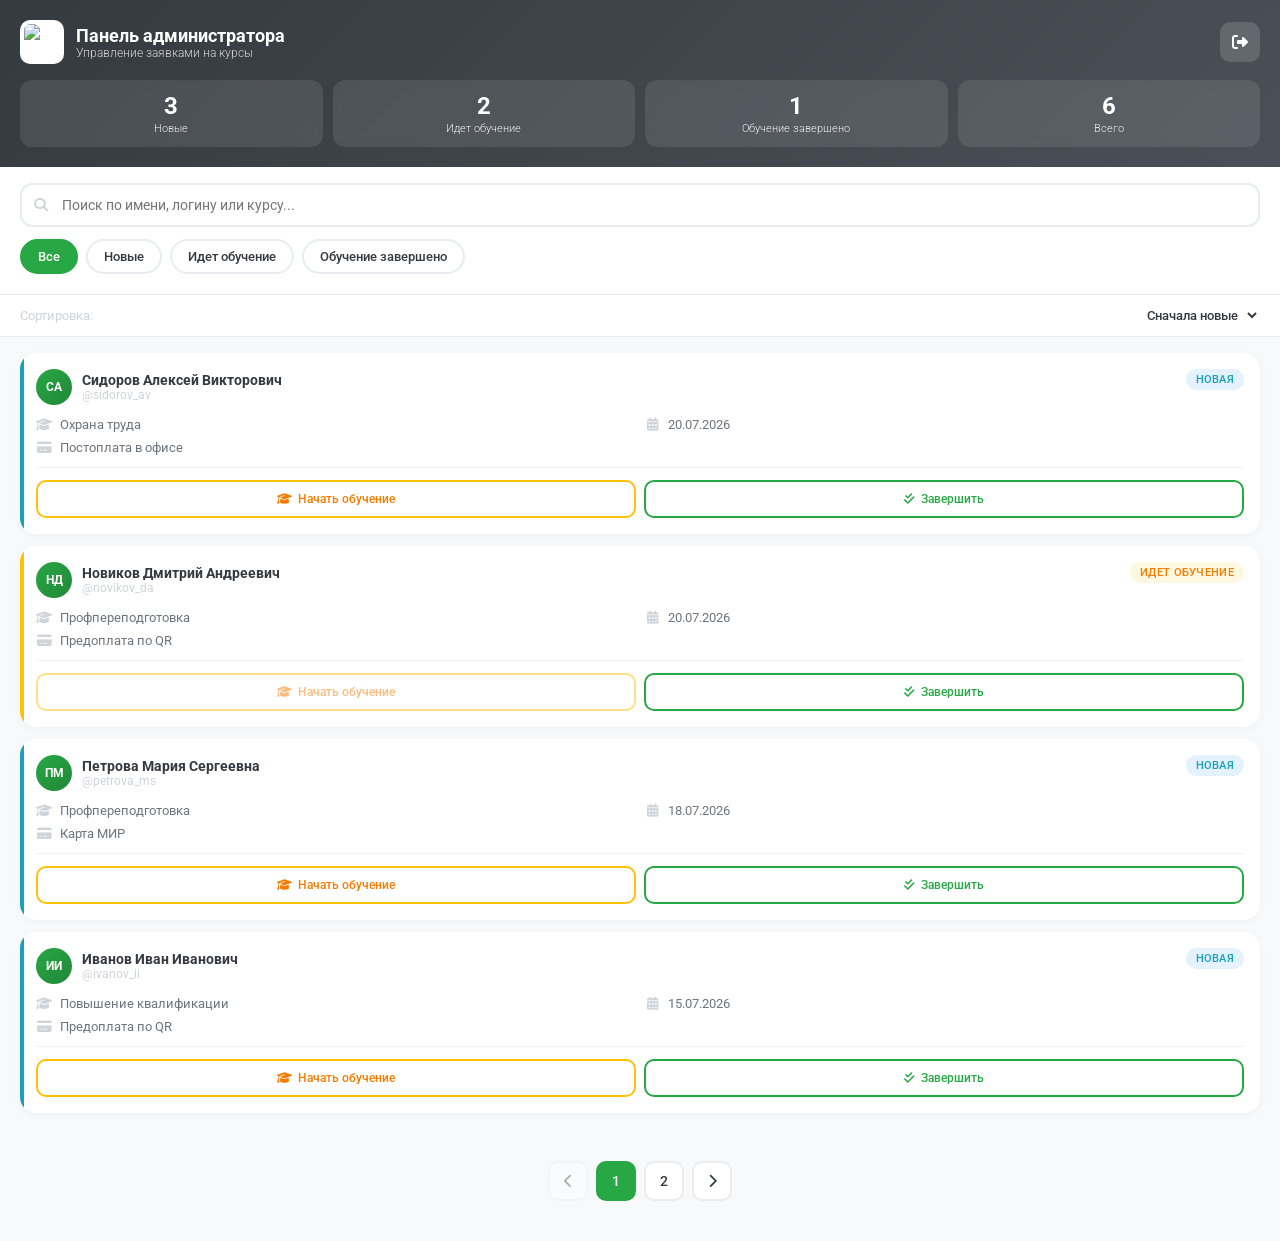
==== модуль 2/assets/admin.html @ 3012c1fb "Add files via upload 2 модуль начало, без images" ====
<!DOCTYPE html>
<html lang="ru">
<head>
    <meta charset="UTF-8">
    <meta name="viewport" content="width=device-width, initial-scale=1.0, maximum-scale=1.0, user-scalable=no">
    <title>Панель администратора — Учусь.РФ</title>
    <link href="https://fonts.googleapis.com/css2?family=Roboto:wght@300;400;500;700&display=swap" rel="stylesheet">
    <link rel="stylesheet" href="https://cdnjs.cloudflare.com/ajax/libs/font-awesome/6.5.1/css/all.min.css">
    <style>
        :root {
            --primary-gray: #343A40;
            --light-gray: #CED4DA;
            --green: #28A745;
            --white: #FFFFFF;
            --error: #DC3545;
            --warning: #FFC107;
            --info: #17A2B8;
        }

        * { margin: 0; padding: 0; box-sizing: border-box; }

        body {
            font-family: 'Roboto', sans-serif;
            background: #f8f9fa;
            min-height: 100vh;
            padding-bottom: 20px;
        }

        .header {
            background: linear-gradient(135deg, var(--primary-gray) 0%, #495057 100%);
            padding: 20px;
            color: var(--white);
        }

        .header-top {
            display: flex;
            align-items: center;
            justify-content: space-between;
            margin-bottom: 16px;
        }

        .header-brand {
            display: flex;
            align-items: center;
            gap: 12px;
        }

        .header-logo-img {
            width: 44px;
            height: 44px;
            object-fit: contain;
            border-radius: 10px;
            background: var(--white);
            padding: 4px;
        }

        .header-title {
            font-size: 18px;
            font-weight: 700;
        }

        .header-subtitle {
            font-size: 12px;
            font-weight: 300;
            opacity: 0.8;
        }

        .logout-btn {
            width: 40px;
            height: 40px;
            border: none;
            background: rgba(255,255,255,0.15);
            border-radius: 10px;
            cursor: pointer;
            display: flex;
            align-items: center;
            justify-content: center;
            color: var(--white);
            font-size: 16px;
            transition: all 0.3s;
        }

        .logout-btn:hover { background: rgba(255,255,255,0.25); }

        .stats-row {
            display: flex;
            gap: 10px;
        }

        .stat-card {
            flex: 1;
            background: rgba(255,255,255,0.1);
            border-radius: 12px;
            padding: 12px;
            text-align: center;
            backdrop-filter: blur(4px);
            transition: all 0.3s;
        }

        .stat-card:hover {
            background: rgba(255,255,255,0.15);
            transform: translateY(-2px);
        }

        .stat-number {
            font-size: 24px;
            font-weight: 700;
            margin-bottom: 2px;
        }

        .stat-label {
            font-size: 11px;
            font-weight: 300;
            opacity: 0.9;
        }

        .filters-section {
            padding: 16px 20px;
            background: var(--white);
            border-bottom: 1px solid #e9ecef;
            position: sticky;
            top: 0;
            z-index: 50;
        }

        .search-box { position: relative; margin-bottom: 12px; }

        .search-box i {
            position: absolute;
            left: 14px;
            top: 50%;
            transform: translateY(-50%);
            color: var(--light-gray);
            font-size: 14px;
        }

        .search-input {
            width: 100%;
            height: 44px;
            border: 2px solid #e9ecef;
            border-radius: 12px;
            padding: 0 16px 0 40px;
            font-size: 14px;
            font-family: 'Roboto', sans-serif;
            outline: none;
            transition: all 0.3s;
        }

        .search-input:focus {
            border-color: var(--green);
            box-shadow: 0 0 0 3px rgba(40, 167, 69, 0.1);
        }

        .filter-chips {
            display: flex;
            gap: 8px;
            overflow-x: auto;
            padding-bottom: 4px;
            scrollbar-width: none;
        }

        .filter-chips::-webkit-scrollbar { display: none; }

        .filter-chip {
            padding: 8px 16px;
            border-radius: 20px;
            border: 2px solid #e9ecef;
            background: var(--white);
            font-size: 13px;
            font-weight: 500;
            font-family: 'Roboto', sans-serif;
            cursor: pointer;
            white-space: nowrap;
            transition: all 0.3s;
            color: var(--primary-gray);
        }

        .filter-chip.active {
            background: var(--green);
            border-color: var(--green);
            color: var(--white);
        }

        .filter-chip:hover:not(.active) {
            border-color: var(--green);
            color: var(--green);
        }

        .sort-bar {
            padding: 12px 20px;
            display: flex;
            align-items: center;
            justify-content: space-between;
            background: var(--white);
            border-bottom: 1px solid #e9ecef;
        }

        .sort-label {
            font-size: 13px;
            color: var(--light-gray);
        }

        .sort-select {
            border: none;
            background: none;
            font-size: 13px;
            font-weight: 500;
            color: var(--primary-gray);
            font-family: 'Roboto', sans-serif;
            cursor: pointer;
            outline: none;
        }

        .requests-container { padding: 16px 20px; }

        .request-item {
            background: var(--white);
            border-radius: 16px;
            padding: 16px;
            margin-bottom: 12px;
            box-shadow: 0 2px 8px rgba(0,0,0,0.04);
            transition: all 0.3s;
            animation: fadeInUp 0.4s ease both;
            cursor: pointer;
            position: relative;
            overflow: hidden;
        }

        .request-item:hover {
            box-shadow: 0 4px 16px rgba(0,0,0,0.08);
            transform: translateY(-2px);
        }

        .request-item::before {
            content: '';
            position: absolute;
            left: 0;
            top: 0;
            bottom: 0;
            width: 4px;
            border-radius: 16px 0 0 16px;
        }

        .request-item.status-new::before { background: var(--info); }
        .request-item.status-assigned::before { background: var(--warning); }
        .request-item.status-completed::before { background: var(--green); }

        .request-item-header {
            display: flex;
            justify-content: space-between;
            align-items: flex-start;
            margin-bottom: 12px;
        }

        .request-user {
            display: flex;
            align-items: center;
            gap: 10px;
        }

        .user-avatar-sm {
            width: 36px;
            height: 36px;
            background: linear-gradient(135deg, var(--green), #218838);
            border-radius: 50%;
            display: flex;
            align-items: center;
            justify-content: center;
            color: var(--white);
            font-weight: 700;
            font-size: 12px;
            flex-shrink: 0;
        }

        .user-info {
            display: flex;
            flex-direction: column;
        }

        .user-name {
            font-size: 14px;
            font-weight: 700;
            color: var(--primary-gray);
        }

        .user-login {
            font-size: 12px;
            color: var(--light-gray);
        }

        .request-status-badge {
            font-size: 11px;
            font-weight: 500;
            padding: 4px 10px;
            border-radius: 20px;
            text-transform: uppercase;
            letter-spacing: 0.3px;
        }

        .status-new .request-status-badge {
            background: #e3f2fd;
            color: var(--info);
        }

        .status-assigned .request-status-badge {
            background: #fff8e1;
            color: #f57c00;
        }

        .status-completed .request-status-badge {
            background: #e8f5e9;
            color: var(--green);
        }

        .request-details-grid {
            display: grid;
            grid-template-columns: 1fr 1fr;
            gap: 8px;
            margin-bottom: 12px;
        }

        .detail-cell {
            display: flex;
            align-items: center;
            gap: 8px;
            font-size: 13px;
            color: #6c757d;
        }

        .detail-cell i {
            width: 16px;
            text-align: center;
            color: var(--light-gray);
            font-size: 13px;
        }

        .request-actions-bar {
            display: flex;
            gap: 8px;
            padding-top: 12px;
            border-top: 1px solid #f0f0f0;
        }

        .btn-action {
            flex: 1;
            padding: 10px;
            border-radius: 10px;
            font-size: 12px;
            font-weight: 500;
            font-family: 'Roboto', sans-serif;
            cursor: pointer;
            border: 2px solid;
            transition: all 0.3s;
            display: flex;
            align-items: center;
            justify-content: center;
            gap: 6px;
        }

        .btn-assign {
            border-color: var(--warning);
            background: transparent;
            color: #f57c00;
        }

        .btn-assign:hover {
            background: var(--warning);
            color: var(--primary-gray);
        }

        .btn-complete {
            border-color: var(--green);
            background: transparent;
            color: var(--green);
        }

        .btn-complete:hover {
            background: var(--green);
            color: var(--white);
        }

        .btn-action:disabled {
            opacity: 0.5;
            cursor: not-allowed;
        }

        .pagination {
            display: flex;
            justify-content: center;
            align-items: center;
            gap: 8px;
            padding: 20px;
        }

        .page-btn {
            width: 40px;
            height: 40px;
            border: 2px solid #e9ecef;
            background: var(--white);
            border-radius: 10px;
            font-size: 14px;
            font-weight: 500;
            font-family: 'Roboto', sans-serif;
            cursor: pointer;
            display: flex;
            align-items: center;
            justify-content: center;
            color: var(--primary-gray);
            transition: all 0.3s;
        }

        .page-btn:hover:not(:disabled) {
            border-color: var(--green);
            color: var(--green);
        }

        .page-btn.active {
            background: var(--green);
            border-color: var(--green);
            color: var(--white);
        }

        .page-btn:disabled {
            opacity: 0.4;
            cursor: not-allowed;
        }

        .modal-overlay {
            position: fixed;
            top: 0;
            left: 0;
            right: 0;
            bottom: 0;
            background: rgba(0,0,0,0.5);
            backdrop-filter: blur(4px);
            display: none;
            align-items: flex-end;
            justify-content: center;
            z-index: 1000;
            animation: fadeIn 0.3s ease;
        }

        .modal-overlay.active { display: flex; }

        .modal-sheet {
            background: var(--white);
            width: 100%;
            max-width: 390px;
            border-radius: 24px 24px 0 0;
            padding: 24px;
            animation: slideUp 0.3s ease;
        }

        .modal-handle {
            width: 40px;
            height: 4px;
            background: var(--light-gray);
            border-radius: 2px;
            margin: 0 auto 20px;
        }

        .modal-title {
            font-size: 20px;
            font-weight: 700;
            color: var(--primary-gray);
            margin-bottom: 8px;
        }

        .modal-subtitle {
            font-size: 14px;
            color: var(--light-gray);
            margin-bottom: 20px;
        }

        .status-options {
            display: flex;
            flex-direction: column;
            gap: 10px;
            margin-bottom: 20px;
        }

        .status-option {
            display: flex;
            align-items: center;
            gap: 14px;
            padding: 16px;
            border: 2px solid #e9ecef;
            border-radius: 14px;
            cursor: pointer;
            transition: all 0.3s;
            background: #f8f9fa;
        }

        .status-option:hover {
            border-color: var(--green);
            background: var(--white);
        }

        .status-option.selected {
            border-color: var(--green);
            background: #e8f5e9;
        }

        .status-icon {
            width: 44px;
            height: 44px;
            border-radius: 12px;
            display: flex;
            align-items: center;
            justify-content: center;
            font-size: 18px;
            flex-shrink: 0;
        }

        .status-icon.new { background: #e3f2fd; color: var(--info); }
        .status-icon.assigned { background: #fff8e1; color: #f57c00; }
        .status-icon.completed { background: #e8f5e9; color: var(--green); }

        .status-info { flex: 1; }

        .status-name {
            font-size: 15px;
            font-weight: 700;
            color: var(--primary-gray);
        }

        .status-desc {
            font-size: 12px;
            color: var(--light-gray);
            margin-top: 2px;
        }

        .btn-confirm {
            width: 100%;
            height: 54px;
            background: var(--green);
            border: none;
            border-radius: 14px;
            color: var(--white);
            font-size: 16px;
            font-weight: 500;
            font-family: 'Roboto', sans-serif;
            cursor: pointer;
            transition: all 0.3s;
        }

        .btn-confirm:hover { background: #218838; }

        .toast {
            position: fixed;
            top: 20px;
            left: 50%;
            transform: translateX(-50%) translateY(-100px);
            background: var(--primary-gray);
            color: var(--white);
            padding: 14px 24px;
            border-radius: 12px;
            font-size: 14px;
            font-weight: 500;
            box-shadow: 0 8px 24px rgba(0,0,0,0.15);
            z-index: 2000;
            opacity: 0;
            transition: all 0.4s ease;
            display: flex;
            align-items: center;
            gap: 10px;
        }

        .toast.show {
            transform: translateX(-50%) translateY(0);
            opacity: 1;
        }

        .toast.success { background: var(--green); }

        @keyframes fadeInUp {
            from { opacity: 0; transform: translateY(20px); }
            to { opacity: 1; transform: translateY(0); }
        }

        @keyframes fadeIn {
            from { opacity: 0; }
            to { opacity: 1; }
        }

        @keyframes slideUp {
            from { transform: translateY(100%); }
            to { transform: translateY(0); }
        }
    </style>
</head>
<body>
    <div class="toast" id="toast">
        <i class="fas fa-check-circle"></i>
        <span id="toastText">Статус изменён</span>
    </div>

    <header class="header">
        <div class="header-top">
            <div class="header-brand">
                <img src="images/etazhi-logotip-vektor-48.jpg" alt="Logo" class="header-logo-img">
                <div>
                    <div class="header-title">Панель администратора</div>
                    <div class="header-subtitle">Управление заявками на курсы</div>
                </div>
            </div>
            <button class="logout-btn" onclick="location.href='login.html'">
                <i class="fas fa-sign-out-alt"></i>
            </button>
        </div>
        <div class="stats-row">
            <div class="stat-card">
                <div class="stat-number" id="statNew">3</div>
                <div class="stat-label">Новые</div>
            </div>
            <div class="stat-card">
                <div class="stat-number" id="statAssigned">2</div>
                <div class="stat-label">Идет обучение</div>
            </div>
            <div class="stat-card">
                <div class="stat-number" id="statCompleted">1</div>
                <div class="stat-label">Обучение завершено</div>
            </div>
            <div class="stat-card">
                <div class="stat-number" id="statTotal">6</div>
                <div class="stat-label">Всего</div>
            </div>
        </div>
    </header>

    <div class="filters-section">
        <div class="search-box">
            <i class="fas fa-search"></i>
            <input type="text" class="search-input" id="searchInput" placeholder="Поиск по имени, логину или курсу...">
        </div>
        <div class="filter-chips">
            <button class="filter-chip active" data-filter="all">Все</button>
            <button class="filter-chip" data-filter="new">Новые</button>
            <button class="filter-chip" data-filter="assigned">Идет обучение</button>
            <button class="filter-chip" data-filter="completed">Обучение завершено</button>
        </div>
    </div>

    <div class="sort-bar">
        <span class="sort-label">Сортировка:</span>
        <select class="sort-select" id="sortSelect">
            <option value="date-desc">Сначала новые</option>
            <option value="date-asc">Сначала старые</option>
            <option value="name">По имени</option>
            <option value="course">По курсу</option>
        </select>
    </div>

    <div class="requests-container" id="requestsContainer"></div>

    <div class="pagination" id="pagination"></div>

    <div class="modal-overlay" id="statusModal">
        <div class="modal-sheet">
            <div class="modal-handle"></div>
            <h3 class="modal-title">Изменить статус</h3>
            <p class="modal-subtitle" id="modalRequestInfo">Заявка №1 — Иванов И.И.</p>

            <div class="status-options">
                <div class="status-option" data-status="new" onclick="selectStatus('new')">
                    <div class="status-icon new"><i class="fas fa-inbox"></i></div>
                    <div class="status-info">
                        <div class="status-name">Новая</div>
                        <div class="status-desc">Заявка только поступила</div>
                    </div>
                </div>
                <div class="status-option" data-status="assigned" onclick="selectStatus('assigned')">
                    <div class="status-icon assigned"><i class="fas fa-graduation-cap"></i></div>
                    <div class="status-info">
                        <div class="status-name">Идет обучение</div>
                        <div class="status-desc">Обучение начато</div>
                    </div>
                </div>
                <div class="status-option" data-status="completed" onclick="selectStatus('completed')">
                    <div class="status-icon completed"><i class="fas fa-check-double"></i></div>
                    <div class="status-info">
                        <div class="status-name">Обучение завершено</div>
                        <div class="status-desc">Курс успешно пройден</div>
                    </div>
                </div>
            </div>

            <button class="btn-confirm" onclick="confirmStatusChange()">Подтвердить</button>
        </div>
    </div>

    <script>
        let requests = [
            { id: 1, name: 'Иванов Иван Иванович', login: 'ivanov_ii', course: 'Повышение квалификации', date: '15.07.2026', payment: 'Предоплата по QR', status: 'new' },
            { id: 2, name: 'Петрова Мария Сергеевна', login: 'petrova_ms', course: 'Профпереподготовка', date: '18.07.2026', payment: 'Карта МИР', status: 'new' },
            { id: 3, name: 'Сидоров Алексей Викторович', login: 'sidorov_av', course: 'Охрана труда', date: '20.07.2026', payment: 'Постоплата в офисе', status: 'new' },
            { id: 4, name: 'Козлова Елена Дмитриевна', login: 'kozlova_ed', course: 'Повышение квалификации', date: '12.07.2026', payment: 'Карта МИР', status: 'assigned' },
            { id: 5, name: 'Новиков Дмитрий Андреевич', login: 'novikov_da', course: 'Профпереподготовка', date: '20.07.2026', payment: 'Предоплата по QR', status: 'assigned' },
            { id: 6, name: 'Морозова Анна Павловна', login: 'morozova_ap', course: 'Охрана труда', date: '10.06.2026', payment: 'Постоплата в офисе', status: 'completed' }
        ];

        let currentFilter = 'all';
        let currentSort = 'date-desc';
        let currentPage = 1;
        const itemsPerPage = 4;
        let editingRequestId = null;
        let selectedNewStatus = null;

        const statusLabels = {
            new: 'Новая',
            assigned: 'Идет обучение',
            completed: 'Обучение завершено'
        };

        function getInitials(name) {
            return name.split(' ').map(n => n[0]).join('').substring(0, 2).toUpperCase();
        }

        function filterRequests() {
            let filtered = [...requests];

            if (currentFilter !== 'all') {
                filtered = filtered.filter(r => r.status === currentFilter);
            }

            const searchTerm = document.getElementById('searchInput').value.toLowerCase();
            if (searchTerm) {
                filtered = filtered.filter(r => 
                    r.name.toLowerCase().includes(searchTerm) ||
                    r.login.toLowerCase().includes(searchTerm) ||
                    r.course.toLowerCase().includes(searchTerm)
                );
            }

            filtered.sort((a, b) => {
                switch(currentSort) {
                    case 'date-desc':
                        return parseDate(b.date) - parseDate(a.date);
                    case 'date-asc':
                        return parseDate(a.date) - parseDate(b.date);
                    case 'name':
                        return a.name.localeCompare(b.name);
                    case 'course':
                        return a.course.localeCompare(b.course);
                    default: return 0;
                }
            });

            return filtered;
        }

        function parseDate(dateStr) {
            const parts = dateStr.split('.');
            return new Date(parts[2], parts[1] - 1, parts[0]);
        }

        function renderRequests() {
            const filtered = filterRequests();
            const container = document.getElementById('requestsContainer');
            const totalPages = Math.ceil(filtered.length / itemsPerPage);
            const start = (currentPage - 1) * itemsPerPage;
            const pageItems = filtered.slice(start, start + itemsPerPage);

            container.innerHTML = '';

            if (pageItems.length === 0) {
                container.innerHTML = '<div style="text-align:center;padding:40px;color:#CED4DA;"><i class="fas fa-inbox" style="font-size:48px;margin-bottom:12px;opacity:0.5;display:block;"></i><p>Заявки не найдены</p></div>';
                document.getElementById('pagination').innerHTML = '';
                return;
            }

            pageItems.forEach((req, index) => {
                const card = document.createElement('div');
                card.className = 'request-item status-' + req.status;
                card.style.animationDelay = (index * 0.1) + 's';
                card.innerHTML = `
                    <div class="request-item-header">
                        <div class="request-user">
                            <div class="user-avatar-sm">${getInitials(req.name)}</div>
                            <div class="user-info">
                                <div class="user-name">${req.name}</div>
                                <div class="user-login">@${req.login}</div>
                            </div>
                        </div>
                        <span class="request-status-badge">${statusLabels[req.status]}</span>
                    </div>
                    <div class="request-details-grid">
                        <div class="detail-cell"><i class="fas fa-graduation-cap"></i>${req.course}</div>
                        <div class="detail-cell"><i class="fas fa-calendar-alt"></i>${req.date}</div>
                        <div class="detail-cell"><i class="fas fa-credit-card"></i>${req.payment}</div>
                    </div>
                    <div class="request-actions-bar">
                        <button class="btn-action btn-assign" onclick="openStatusModal(${req.id})" ${req.status === 'assigned' ? 'disabled' : ''}>
                            <i class="fas fa-graduation-cap"></i>Начать обучение
                        </button>
                        <button class="btn-action btn-complete" onclick="openStatusModal(${req.id})" ${req.status === 'completed' ? 'disabled' : ''}>
                            <i class="fas fa-check-double"></i>Завершить
                        </button>
                    </div>
                `;
                container.appendChild(card);
            });

            renderPagination(totalPages);
            updateStats();
        }

        function renderPagination(totalPages) {
            const pagination = document.getElementById('pagination');
            if (totalPages <= 1) {
                pagination.innerHTML = '';
                return;
            }

            let html = '';
            html += '<button class="page-btn" onclick="changePage(' + (currentPage - 1) + ')" ' + (currentPage === 1 ? 'disabled' : '') + '><i class="fas fa-chevron-left"></i></button>';

            for (let i = 1; i <= totalPages; i++) {
                html += '<button class="page-btn ' + (i === currentPage ? 'active' : '') + '" onclick="changePage(' + i + ')">' + i + '</button>';
            }

            html += '<button class="page-btn" onclick="changePage(' + (currentPage + 1) + ')" ' + (currentPage === totalPages ? 'disabled' : '') + '><i class="fas fa-chevron-right"></i></button>';
            pagination.innerHTML = html;
        }

        function changePage(page) {
            currentPage = page;
            renderRequests();
            window.scrollTo({ top: 0, behavior: 'smooth' });
        }

        function updateStats() {
            const counts = { new: 0, assigned: 0, completed: 0 };
            requests.forEach(r => counts[r.status]++);
            document.getElementById('statNew').textContent = counts.new;
            document.getElementById('statAssigned').textContent = counts.assigned;
            document.getElementById('statCompleted').textContent = counts.completed;
            document.getElementById('statTotal').textContent = requests.length;
        }

        document.querySelectorAll('.filter-chip').forEach(chip => {
            chip.addEventListener('click', function() {
                document.querySelectorAll('.filter-chip').forEach(c => c.classList.remove('active'));
                this.classList.add('active');
                currentFilter = this.dataset.filter;
                currentPage = 1;
                renderRequests();
            });
        });

        document.getElementById('searchInput').addEventListener('input', function() {
            currentPage = 1;
            renderRequests();
        });

        document.getElementById('sortSelect').addEventListener('change', function() {
            currentSort = this.value;
            renderRequests();
        });

        const modal = document.getElementById('statusModal');

        function openStatusModal(requestId) {
            editingRequestId = requestId;
            const req = requests.find(r => r.id === requestId);
            document.getElementById('modalRequestInfo').textContent = 'Заявка №' + req.id + ' — ' + req.name;

            selectedNewStatus = req.status;
            document.querySelectorAll('.status-option').forEach(opt => {
                opt.classList.toggle('selected', opt.dataset.status === req.status);
            });

            modal.classList.add('active');
        }

        function selectStatus(status) {
            selectedNewStatus = status;
            document.querySelectorAll('.status-option').forEach(opt => {
                opt.classList.toggle('selected', opt.dataset.status === status);
            });
        }

        function confirmStatusChange() {
            if (!selectedNewStatus || !editingRequestId) return;

            const req = requests.find(r => r.id === editingRequestId);
            if (req) {
                req.status = selectedNewStatus;
                showToast('Статус заявки №' + req.id + ' изменён на «' + statusLabels[selectedNewStatus] + '»');
                renderRequests();
            }
            closeStatusModal();
        }

        function closeStatusModal() {
            modal.classList.remove('active');
            editingRequestId = null;
            selectedNewStatus = null;
        }

        function showToast(message) {
            const toast = document.getElementById('toast');
            const toastText = document.getElementById('toastText');
            toastText.textContent = message;
            toast.classList.add('show');
            setTimeout(() => toast.classList.remove('show'), 3000);
        }

        modal.addEventListener('click', e => {
            if (e.target === modal) closeStatusModal();
        });

        renderRequests();
    </script>
</body>
</html>
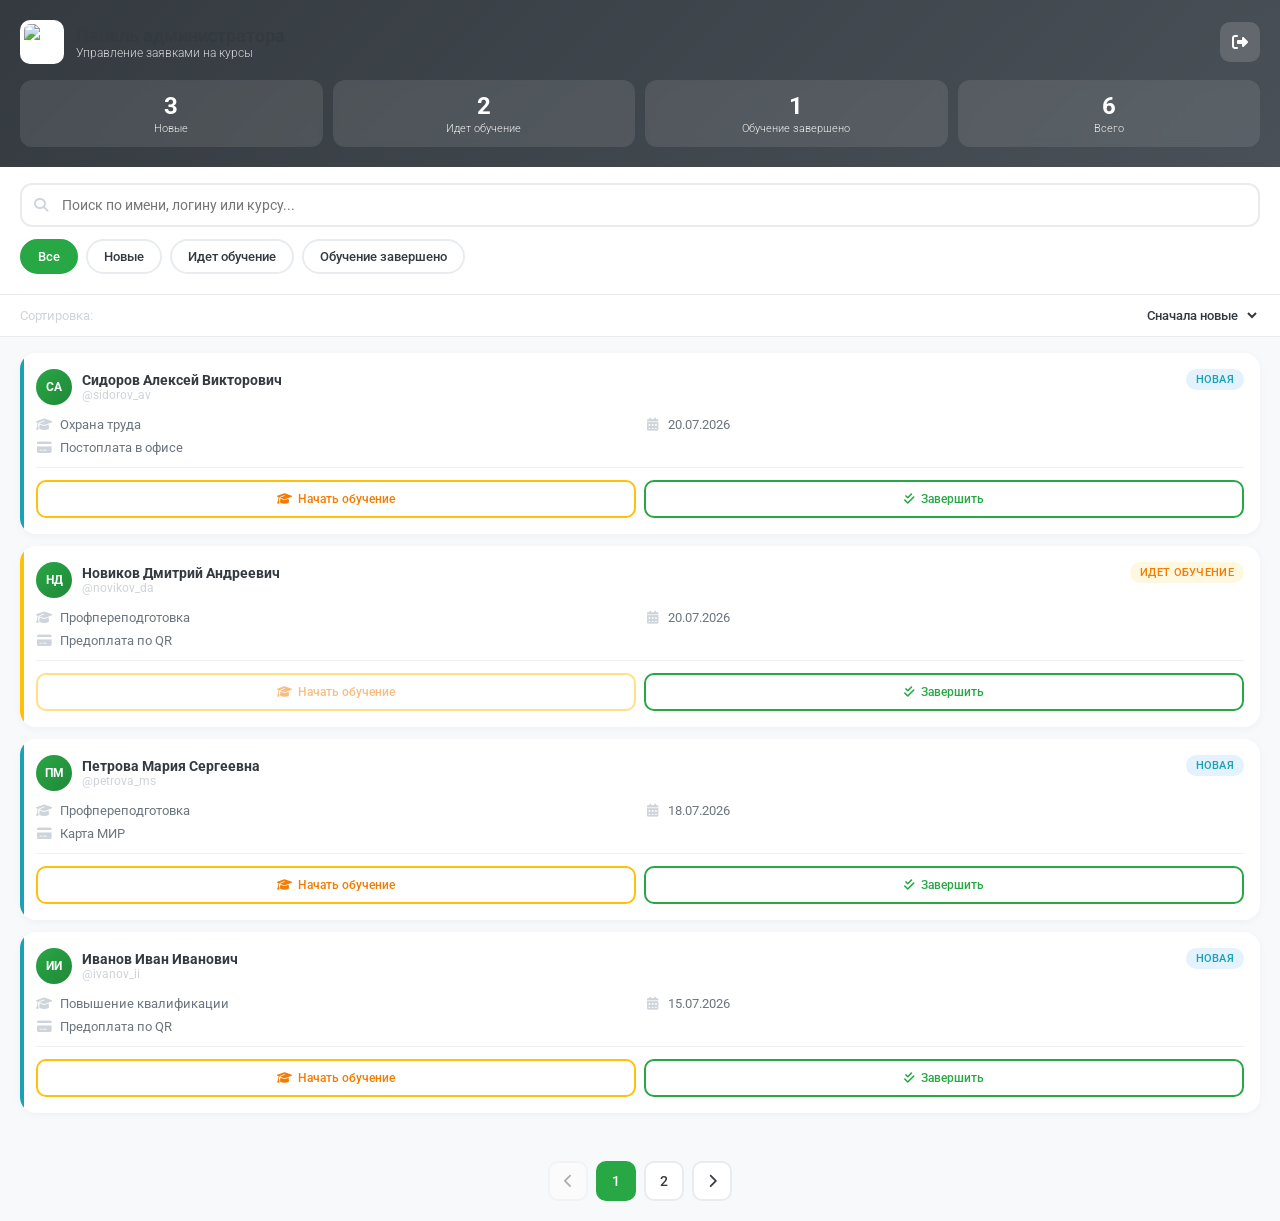
==== commit 76d4800d: "Add files via upload стили теперь отдельно" ====
--- a/модуль 2/assets/admin.html
+++ b/модуль 2/assets/admin.html
@@ -6,588 +6,7 @@
     <title>Панель администратора — Учусь.РФ</title>
     <link href="https://fonts.googleapis.com/css2?family=Roboto:wght@300;400;500;700&display=swap" rel="stylesheet">
     <link rel="stylesheet" href="https://cdnjs.cloudflare.com/ajax/libs/font-awesome/6.5.1/css/all.min.css">
-    <style>
-        :root {
-            --primary-gray: #343A40;
-            --light-gray: #CED4DA;
-            --green: #28A745;
-            --white: #FFFFFF;
-            --error: #DC3545;
-            --warning: #FFC107;
-            --info: #17A2B8;
-        }
-
-        * { margin: 0; padding: 0; box-sizing: border-box; }
-
-        body {
-            font-family: 'Roboto', sans-serif;
-            background: #f8f9fa;
-            min-height: 100vh;
-            padding-bottom: 20px;
-        }
-
-        .header {
-            background: linear-gradient(135deg, var(--primary-gray) 0%, #495057 100%);
-            padding: 20px;
-            color: var(--white);
-        }
-
-        .header-top {
-            display: flex;
-            align-items: center;
-            justify-content: space-between;
-            margin-bottom: 16px;
-        }
-
-        .header-brand {
-            display: flex;
-            align-items: center;
-            gap: 12px;
-        }
-
-        .header-logo-img {
-            width: 44px;
-            height: 44px;
-            object-fit: contain;
-            border-radius: 10px;
-            background: var(--white);
-            padding: 4px;
-        }
-
-        .header-title {
-            font-size: 18px;
-            font-weight: 700;
-        }
-
-        .header-subtitle {
-            font-size: 12px;
-            font-weight: 300;
-            opacity: 0.8;
-        }
-
-        .logout-btn {
-            width: 40px;
-            height: 40px;
-            border: none;
-            background: rgba(255,255,255,0.15);
-            border-radius: 10px;
-            cursor: pointer;
-            display: flex;
-            align-items: center;
-            justify-content: center;
-            color: var(--white);
-            font-size: 16px;
-            transition: all 0.3s;
-        }
-
-        .logout-btn:hover { background: rgba(255,255,255,0.25); }
-
-        .stats-row {
-            display: flex;
-            gap: 10px;
-        }
-
-        .stat-card {
-            flex: 1;
-            background: rgba(255,255,255,0.1);
-            border-radius: 12px;
-            padding: 12px;
-            text-align: center;
-            backdrop-filter: blur(4px);
-            transition: all 0.3s;
-        }
-
-        .stat-card:hover {
-            background: rgba(255,255,255,0.15);
-            transform: translateY(-2px);
-        }
-
-        .stat-number {
-            font-size: 24px;
-            font-weight: 700;
-            margin-bottom: 2px;
-        }
-
-        .stat-label {
-            font-size: 11px;
-            font-weight: 300;
-            opacity: 0.9;
-        }
-
-        .filters-section {
-            padding: 16px 20px;
-            background: var(--white);
-            border-bottom: 1px solid #e9ecef;
-            position: sticky;
-            top: 0;
-            z-index: 50;
-        }
-
-        .search-box { position: relative; margin-bottom: 12px; }
-
-        .search-box i {
-            position: absolute;
-            left: 14px;
-            top: 50%;
-            transform: translateY(-50%);
-            color: var(--light-gray);
-            font-size: 14px;
-        }
-
-        .search-input {
-            width: 100%;
-            height: 44px;
-            border: 2px solid #e9ecef;
-            border-radius: 12px;
-            padding: 0 16px 0 40px;
-            font-size: 14px;
-            font-family: 'Roboto', sans-serif;
-            outline: none;
-            transition: all 0.3s;
-        }
-
-        .search-input:focus {
-            border-color: var(--green);
-            box-shadow: 0 0 0 3px rgba(40, 167, 69, 0.1);
-        }
-
-        .filter-chips {
-            display: flex;
-            gap: 8px;
-            overflow-x: auto;
-            padding-bottom: 4px;
-            scrollbar-width: none;
-        }
-
-        .filter-chips::-webkit-scrollbar { display: none; }
-
-        .filter-chip {
-            padding: 8px 16px;
-            border-radius: 20px;
-            border: 2px solid #e9ecef;
-            background: var(--white);
-            font-size: 13px;
-            font-weight: 500;
-            font-family: 'Roboto', sans-serif;
-            cursor: pointer;
-            white-space: nowrap;
-            transition: all 0.3s;
-            color: var(--primary-gray);
-        }
-
-        .filter-chip.active {
-            background: var(--green);
-            border-color: var(--green);
-            color: var(--white);
-        }
-
-        .filter-chip:hover:not(.active) {
-            border-color: var(--green);
-            color: var(--green);
-        }
-
-        .sort-bar {
-            padding: 12px 20px;
-            display: flex;
-            align-items: center;
-            justify-content: space-between;
-            background: var(--white);
-            border-bottom: 1px solid #e9ecef;
-        }
-
-        .sort-label {
-            font-size: 13px;
-            color: var(--light-gray);
-        }
-
-        .sort-select {
-            border: none;
-            background: none;
-            font-size: 13px;
-            font-weight: 500;
-            color: var(--primary-gray);
-            font-family: 'Roboto', sans-serif;
-            cursor: pointer;
-            outline: none;
-        }
-
-        .requests-container { padding: 16px 20px; }
-
-        .request-item {
-            background: var(--white);
-            border-radius: 16px;
-            padding: 16px;
-            margin-bottom: 12px;
-            box-shadow: 0 2px 8px rgba(0,0,0,0.04);
-            transition: all 0.3s;
-            animation: fadeInUp 0.4s ease both;
-            cursor: pointer;
-            position: relative;
-            overflow: hidden;
-        }
-
-        .request-item:hover {
-            box-shadow: 0 4px 16px rgba(0,0,0,0.08);
-            transform: translateY(-2px);
-        }
-
-        .request-item::before {
-            content: '';
-            position: absolute;
-            left: 0;
-            top: 0;
-            bottom: 0;
-            width: 4px;
-            border-radius: 16px 0 0 16px;
-        }
-
-        .request-item.status-new::before { background: var(--info); }
-        .request-item.status-assigned::before { background: var(--warning); }
-        .request-item.status-completed::before { background: var(--green); }
-
-        .request-item-header {
-            display: flex;
-            justify-content: space-between;
-            align-items: flex-start;
-            margin-bottom: 12px;
-        }
-
-        .request-user {
-            display: flex;
-            align-items: center;
-            gap: 10px;
-        }
-
-        .user-avatar-sm {
-            width: 36px;
-            height: 36px;
-            background: linear-gradient(135deg, var(--green), #218838);
-            border-radius: 50%;
-            display: flex;
-            align-items: center;
-            justify-content: center;
-            color: var(--white);
-            font-weight: 700;
-            font-size: 12px;
-            flex-shrink: 0;
-        }
-
-        .user-info {
-            display: flex;
-            flex-direction: column;
-        }
-
-        .user-name {
-            font-size: 14px;
-            font-weight: 700;
-            color: var(--primary-gray);
-        }
-
-        .user-login {
-            font-size: 12px;
-            color: var(--light-gray);
-        }
-
-        .request-status-badge {
-            font-size: 11px;
-            font-weight: 500;
-            padding: 4px 10px;
-            border-radius: 20px;
-            text-transform: uppercase;
-            letter-spacing: 0.3px;
-        }
-
-        .status-new .request-status-badge {
-            background: #e3f2fd;
-            color: var(--info);
-        }
-
-        .status-assigned .request-status-badge {
-            background: #fff8e1;
-            color: #f57c00;
-        }
-
-        .status-completed .request-status-badge {
-            background: #e8f5e9;
-            color: var(--green);
-        }
-
-        .request-details-grid {
-            display: grid;
-            grid-template-columns: 1fr 1fr;
-            gap: 8px;
-            margin-bottom: 12px;
-        }
-
-        .detail-cell {
-            display: flex;
-            align-items: center;
-            gap: 8px;
-            font-size: 13px;
-            color: #6c757d;
-        }
-
-        .detail-cell i {
-            width: 16px;
-            text-align: center;
-            color: var(--light-gray);
-            font-size: 13px;
-        }
-
-        .request-actions-bar {
-            display: flex;
-            gap: 8px;
-            padding-top: 12px;
-            border-top: 1px solid #f0f0f0;
-        }
-
-        .btn-action {
-            flex: 1;
-            padding: 10px;
-            border-radius: 10px;
-            font-size: 12px;
-            font-weight: 500;
-            font-family: 'Roboto', sans-serif;
-            cursor: pointer;
-            border: 2px solid;
-            transition: all 0.3s;
-            display: flex;
-            align-items: center;
-            justify-content: center;
-            gap: 6px;
-        }
-
-        .btn-assign {
-            border-color: var(--warning);
-            background: transparent;
-            color: #f57c00;
-        }
-
-        .btn-assign:hover {
-            background: var(--warning);
-            color: var(--primary-gray);
-        }
-
-        .btn-complete {
-            border-color: var(--green);
-            background: transparent;
-            color: var(--green);
-        }
-
-        .btn-complete:hover {
-            background: var(--green);
-            color: var(--white);
-        }
-
-        .btn-action:disabled {
-            opacity: 0.5;
-            cursor: not-allowed;
-        }
-
-        .pagination {
-            display: flex;
-            justify-content: center;
-            align-items: center;
-            gap: 8px;
-            padding: 20px;
-        }
-
-        .page-btn {
-            width: 40px;
-            height: 40px;
-            border: 2px solid #e9ecef;
-            background: var(--white);
-            border-radius: 10px;
-            font-size: 14px;
-            font-weight: 500;
-            font-family: 'Roboto', sans-serif;
-            cursor: pointer;
-            display: flex;
-            align-items: center;
-            justify-content: center;
-            color: var(--primary-gray);
-            transition: all 0.3s;
-        }
-
-        .page-btn:hover:not(:disabled) {
-            border-color: var(--green);
-            color: var(--green);
-        }
-
-        .page-btn.active {
-            background: var(--green);
-            border-color: var(--green);
-            color: var(--white);
-        }
-
-        .page-btn:disabled {
-            opacity: 0.4;
-            cursor: not-allowed;
-        }
-
-        .modal-overlay {
-            position: fixed;
-            top: 0;
-            left: 0;
-            right: 0;
-            bottom: 0;
-            background: rgba(0,0,0,0.5);
-            backdrop-filter: blur(4px);
-            display: none;
-            align-items: flex-end;
-            justify-content: center;
-            z-index: 1000;
-            animation: fadeIn 0.3s ease;
-        }
-
-        .modal-overlay.active { display: flex; }
-
-        .modal-sheet {
-            background: var(--white);
-            width: 100%;
-            max-width: 390px;
-            border-radius: 24px 24px 0 0;
-            padding: 24px;
-            animation: slideUp 0.3s ease;
-        }
-
-        .modal-handle {
-            width: 40px;
-            height: 4px;
-            background: var(--light-gray);
-            border-radius: 2px;
-            margin: 0 auto 20px;
-        }
-
-        .modal-title {
-            font-size: 20px;
-            font-weight: 700;
-            color: var(--primary-gray);
-            margin-bottom: 8px;
-        }
-
-        .modal-subtitle {
-            font-size: 14px;
-            color: var(--light-gray);
-            margin-bottom: 20px;
-        }
-
-        .status-options {
-            display: flex;
-            flex-direction: column;
-            gap: 10px;
-            margin-bottom: 20px;
-        }
-
-        .status-option {
-            display: flex;
-            align-items: center;
-            gap: 14px;
-            padding: 16px;
-            border: 2px solid #e9ecef;
-            border-radius: 14px;
-            cursor: pointer;
-            transition: all 0.3s;
-            background: #f8f9fa;
-        }
-
-        .status-option:hover {
-            border-color: var(--green);
-            background: var(--white);
-        }
-
-        .status-option.selected {
-            border-color: var(--green);
-            background: #e8f5e9;
-        }
-
-        .status-icon {
-            width: 44px;
-            height: 44px;
-            border-radius: 12px;
-            display: flex;
-            align-items: center;
-            justify-content: center;
-            font-size: 18px;
-            flex-shrink: 0;
-        }
-
-        .status-icon.new { background: #e3f2fd; color: var(--info); }
-        .status-icon.assigned { background: #fff8e1; color: #f57c00; }
-        .status-icon.completed { background: #e8f5e9; color: var(--green); }
-
-        .status-info { flex: 1; }
-
-        .status-name {
-            font-size: 15px;
-            font-weight: 700;
-            color: var(--primary-gray);
-        }
-
-        .status-desc {
-            font-size: 12px;
-            color: var(--light-gray);
-            margin-top: 2px;
-        }
-
-        .btn-confirm {
-            width: 100%;
-            height: 54px;
-            background: var(--green);
-            border: none;
-            border-radius: 14px;
-            color: var(--white);
-            font-size: 16px;
-            font-weight: 500;
-            font-family: 'Roboto', sans-serif;
-            cursor: pointer;
-            transition: all 0.3s;
-        }
-
-        .btn-confirm:hover { background: #218838; }
-
-        .toast {
-            position: fixed;
-            top: 20px;
-            left: 50%;
-            transform: translateX(-50%) translateY(-100px);
-            background: var(--primary-gray);
-            color: var(--white);
-            padding: 14px 24px;
-            border-radius: 12px;
-            font-size: 14px;
-            font-weight: 500;
-            box-shadow: 0 8px 24px rgba(0,0,0,0.15);
-            z-index: 2000;
-            opacity: 0;
-            transition: all 0.4s ease;
-            display: flex;
-            align-items: center;
-            gap: 10px;
-        }
-
-        .toast.show {
-            transform: translateX(-50%) translateY(0);
-            opacity: 1;
-        }
-
-        .toast.success { background: var(--green); }
-
-        @keyframes fadeInUp {
-            from { opacity: 0; transform: translateY(20px); }
-            to { opacity: 1; transform: translateY(0); }
-        }
-
-        @keyframes fadeIn {
-            from { opacity: 0; }
-            to { opacity: 1; }
-        }
-
-        @keyframes slideUp {
-            from { transform: translateY(100%); }
-            to { transform: translateY(0); }
-        }
-    </style>
+    <link rel="stylesheet" href="style.css">
 </head>
 <body>
     <div class="toast" id="toast">
@@ -595,9 +14,9 @@
         <span id="toastText">Статус изменён</span>
     </div>
 
-    <header class="header">
-        <div class="header-top">
-            <div class="header-brand">
+    <header class="admin-header">
+        <div class="admin-header-top">
+            <div class="admin-brand">
                 <img src="images/etazhi-logotip-vektor-48.jpg" alt="Logo" class="header-logo-img">
                 <div>
                     <div class="header-title">Панель администратора</div>
@@ -608,42 +27,42 @@
                 <i class="fas fa-sign-out-alt"></i>
             </button>
         </div>
-        <div class="stats-row">
-            <div class="stat-card">
-                <div class="stat-number" id="statNew">3</div>
-                <div class="stat-label">Новые</div>
-            </div>
-            <div class="stat-card">
-                <div class="stat-number" id="statAssigned">2</div>
-                <div class="stat-label">Идет обучение</div>
-            </div>
-            <div class="stat-card">
-                <div class="stat-number" id="statCompleted">1</div>
-                <div class="stat-label">Обучение завершено</div>
-            </div>
-            <div class="stat-card">
-                <div class="stat-number" id="statTotal">6</div>
-                <div class="stat-label">Всего</div>
+        <div class="admin-stats">
+            <div class="admin-stat">
+                <div class="admin-stat-number" id="statNew">3</div>
+                <div class="admin-stat-label">Новые</div>
+            </div>
+            <div class="admin-stat">
+                <div class="admin-stat-number" id="statAssigned">2</div>
+                <div class="admin-stat-label">Идет обучение</div>
+            </div>
+            <div class="admin-stat">
+                <div class="admin-stat-number" id="statCompleted">1</div>
+                <div class="admin-stat-label">Обучение завершено</div>
+            </div>
+            <div class="admin-stat">
+                <div class="admin-stat-number" id="statTotal">6</div>
+                <div class="admin-stat-label">Всего</div>
             </div>
         </div>
     </header>
 
-    <div class="filters-section">
-        <div class="search-box">
+    <div class="filter-section">
+        <div class="admin-search-box">
             <i class="fas fa-search"></i>
-            <input type="text" class="search-input" id="searchInput" placeholder="Поиск по имени, логину или курсу...">
-        </div>
-        <div class="filter-chips">
-            <button class="filter-chip active" data-filter="all">Все</button>
-            <button class="filter-chip" data-filter="new">Новые</button>
-            <button class="filter-chip" data-filter="assigned">Идет обучение</button>
-            <button class="filter-chip" data-filter="completed">Обучение завершено</button>
+            <input type="text" class="admin-search-input" id="searchInput" placeholder="Поиск по имени, логину или курсу...">
+        </div>
+        <div class="admin-filter-chips">
+            <button class="admin-filter-chip active" data-filter="all">Все</button>
+            <button class="admin-filter-chip" data-filter="new">Новые</button>
+            <button class="admin-filter-chip" data-filter="assigned">Идет обучение</button>
+            <button class="admin-filter-chip" data-filter="completed">Обучение завершено</button>
         </div>
     </div>
 
-    <div class="sort-bar">
-        <span class="sort-label">Сортировка:</span>
-        <select class="sort-select" id="sortSelect">
+    <div class="admin-sort-bar">
+        <span class="admin-sort-label">Сортировка:</span>
+        <select class="admin-sort-select" id="sortSelect">
             <option value="date-desc">Сначала новые</option>
             <option value="date-asc">Сначала старые</option>
             <option value="name">По имени</option>
@@ -651,41 +70,41 @@
         </select>
     </div>
 
-    <div class="requests-container" id="requestsContainer"></div>
-
-    <div class="pagination" id="pagination"></div>
-
-    <div class="modal-overlay" id="statusModal">
-        <div class="modal-sheet">
-            <div class="modal-handle"></div>
-            <h3 class="modal-title">Изменить статус</h3>
-            <p class="modal-subtitle" id="modalRequestInfo">Заявка №1 — Иванов И.И.</p>
-
-            <div class="status-options">
-                <div class="status-option" data-status="new" onclick="selectStatus('new')">
-                    <div class="status-icon new"><i class="fas fa-inbox"></i></div>
+    <div class="admin-requests-container" id="requestsContainer"></div>
+
+    <div class="admin-pagination" id="pagination"></div>
+
+    <div class="admin-modal-overlay" id="statusModal">
+        <div class="admin-modal-sheet">
+            <div class="admin-modal-handle"></div>
+            <h3 class="admin-modal-title">Изменить статус</h3>
+            <p class="admin-modal-subtitle" id="modalRequestInfo">Заявка №1 — Иванов И.И.</p>
+
+            <div class="admin-status-options">
+                <div class="admin-status-option" data-status="new" onclick="selectStatus('new')">
+                    <div class="admin-status-icon new"><i class="fas fa-inbox"></i></div>
                     <div class="status-info">
-                        <div class="status-name">Новая</div>
-                        <div class="status-desc">Заявка только поступила</div>
+                        <div class="admin-status-name">Новая</div>
+                        <div class="admin-status-desc">Заявка только поступила</div>
                     </div>
                 </div>
-                <div class="status-option" data-status="assigned" onclick="selectStatus('assigned')">
-                    <div class="status-icon assigned"><i class="fas fa-graduation-cap"></i></div>
+                <div class="admin-status-option" data-status="assigned" onclick="selectStatus('assigned')">
+                    <div class="admin-status-icon assigned"><i class="fas fa-graduation-cap"></i></div>
                     <div class="status-info">
-                        <div class="status-name">Идет обучение</div>
-                        <div class="status-desc">Обучение начато</div>
+                        <div class="admin-status-name">Идет обучение</div>
+                        <div class="admin-status-desc">Обучение начато</div>
                     </div>
                 </div>
-                <div class="status-option" data-status="completed" onclick="selectStatus('completed')">
-                    <div class="status-icon completed"><i class="fas fa-check-double"></i></div>
+                <div class="admin-status-option" data-status="completed" onclick="selectStatus('completed')">
+                    <div class="admin-status-icon completed"><i class="fas fa-check-double"></i></div>
                     <div class="status-info">
-                        <div class="status-name">Обучение завершено</div>
-                        <div class="status-desc">Курс успешно пройден</div>
+                        <div class="admin-status-name">Обучение завершено</div>
+                        <div class="admin-status-desc">Курс успешно пройден</div>
                     </div>
                 </div>
             </div>
 
-            <button class="btn-confirm" onclick="confirmStatusChange()">Подтвердить</button>
+            <button class="admin-btn-confirm" onclick="confirmStatusChange()">Подтвердить</button>
         </div>
     </div>
 
@@ -771,29 +190,29 @@
 
             pageItems.forEach((req, index) => {
                 const card = document.createElement('div');
-                card.className = 'request-item status-' + req.status;
+                card.className = 'admin-request-item status-' + req.status;
                 card.style.animationDelay = (index * 0.1) + 's';
                 card.innerHTML = `
-                    <div class="request-item-header">
-                        <div class="request-user">
-                            <div class="user-avatar-sm">${getInitials(req.name)}</div>
-                            <div class="user-info">
-                                <div class="user-name">${req.name}</div>
-                                <div class="user-login">@${req.login}</div>
+                    <div class="admin-request-header">
+                        <div class="admin-request-user">
+                            <div class="admin-user-avatar">${getInitials(req.name)}</div>
+                            <div>
+                                <div class="admin-user-name">${req.name}</div>
+                                <div class="admin-user-login">@${req.login}</div>
                             </div>
                         </div>
-                        <span class="request-status-badge">${statusLabels[req.status]}</span>
-                    </div>
-                    <div class="request-details-grid">
-                        <div class="detail-cell"><i class="fas fa-graduation-cap"></i>${req.course}</div>
-                        <div class="detail-cell"><i class="fas fa-calendar-alt"></i>${req.date}</div>
-                        <div class="detail-cell"><i class="fas fa-credit-card"></i>${req.payment}</div>
-                    </div>
-                    <div class="request-actions-bar">
-                        <button class="btn-action btn-assign" onclick="openStatusModal(${req.id})" ${req.status === 'assigned' ? 'disabled' : ''}>
+                        <span class="admin-request-badge">${statusLabels[req.status]}</span>
+                    </div>
+                    <div class="admin-request-details">
+                        <div class="admin-detail-cell"><i class="fas fa-graduation-cap"></i>${req.course}</div>
+                        <div class="admin-detail-cell"><i class="fas fa-calendar-alt"></i>${req.date}</div>
+                        <div class="admin-detail-cell"><i class="fas fa-credit-card"></i>${req.payment}</div>
+                    </div>
+                    <div class="admin-request-actions">
+                        <button class="admin-btn-action admin-btn-assign" onclick="openStatusModal(${req.id})" ${req.status === 'assigned' ? 'disabled' : ''}>
                             <i class="fas fa-graduation-cap"></i>Начать обучение
                         </button>
-                        <button class="btn-action btn-complete" onclick="openStatusModal(${req.id})" ${req.status === 'completed' ? 'disabled' : ''}>
+                        <button class="admin-btn-action admin-btn-complete" onclick="openStatusModal(${req.id})" ${req.status === 'completed' ? 'disabled' : ''}>
                             <i class="fas fa-check-double"></i>Завершить
                         </button>
                     </div>
@@ -813,13 +232,13 @@
             }
 
             let html = '';
-            html += '<button class="page-btn" onclick="changePage(' + (currentPage - 1) + ')" ' + (currentPage === 1 ? 'disabled' : '') + '><i class="fas fa-chevron-left"></i></button>';
+            html += '<button class="admin-page-btn" onclick="changePage(' + (currentPage - 1) + ')" ' + (currentPage === 1 ? 'disabled' : '') + '><i class="fas fa-chevron-left"></i></button>';
 
             for (let i = 1; i <= totalPages; i++) {
-                html += '<button class="page-btn ' + (i === currentPage ? 'active' : '') + '" onclick="changePage(' + i + ')">' + i + '</button>';
-            }
-
-            html += '<button class="page-btn" onclick="changePage(' + (currentPage + 1) + ')" ' + (currentPage === totalPages ? 'disabled' : '') + '><i class="fas fa-chevron-right"></i></button>';
+                html += '<button class="admin-page-btn ' + (i === currentPage ? 'active' : '') + '" onclick="changePage(' + i + ')">' + i + '</button>';
+            }
+
+            html += '<button class="admin-page-btn" onclick="changePage(' + (currentPage + 1) + ')" ' + (currentPage === totalPages ? 'disabled' : '') + '><i class="fas fa-chevron-right"></i></button>';
             pagination.innerHTML = html;
         }
 
@@ -838,9 +257,9 @@
             document.getElementById('statTotal').textContent = requests.length;
         }
 
-        document.querySelectorAll('.filter-chip').forEach(chip => {
+        document.querySelectorAll('.admin-filter-chip').forEach(chip => {
             chip.addEventListener('click', function() {
-                document.querySelectorAll('.filter-chip').forEach(c => c.classList.remove('active'));
+                document.querySelectorAll('.admin-filter-chip').forEach(c => c.classList.remove('active'));
                 this.classList.add('active');
                 currentFilter = this.dataset.filter;
                 currentPage = 1;
@@ -866,7 +285,7 @@
             document.getElementById('modalRequestInfo').textContent = 'Заявка №' + req.id + ' — ' + req.name;
 
             selectedNewStatus = req.status;
-            document.querySelectorAll('.status-option').forEach(opt => {
+            document.querySelectorAll('.admin-status-option').forEach(opt => {
                 opt.classList.toggle('selected', opt.dataset.status === req.status);
             });
 
@@ -875,7 +294,7 @@
 
         function selectStatus(status) {
             selectedNewStatus = status;
-            document.querySelectorAll('.status-option').forEach(opt => {
+            document.querySelectorAll('.admin-status-option').forEach(opt => {
                 opt.classList.toggle('selected', opt.dataset.status === status);
             });
         }
--- a/модуль 2/assets/style.css
+++ b/модуль 2/assets/style.css
@@ -0,0 +1,1899 @@
+/* ============================================
+   ОБЩИЕ СТИЛИ
+   ============================================ */
+   :root {
+    --primary-gray: #343A40;
+    --light-gray: #CED4DA;
+    --green: #28A745;
+    --white: #FFFFFF;
+    --error: #DC3545;
+    --warning: #FFC107;
+    --info: #17A2B8;
+}
+
+* { margin: 0; padding: 0; box-sizing: border-box; }
+
+body {
+    font-family: 'Roboto', -apple-system, BlinkMacSystemFont, sans-serif;
+    background: #f8f9fa;
+    min-height: 100vh;
+    -webkit-font-smoothing: antialiased;
+}
+
+/* ============================================
+   HEADER (общий)
+   ============================================ */
+.header {
+    background: var(--white);
+    padding: 16px 20px;
+    display: flex;
+    align-items: center;
+    gap: 12px;
+    box-shadow: 0 2px 12px rgba(0,0,0,0.06);
+    position: sticky;
+    top: 0;
+    z-index: 100;
+}
+
+.header-left {
+    display: flex;
+    align-items: center;
+    gap: 12px;
+}
+
+.header-logo-img {
+    width: 36px;
+    height: 36px;
+    object-fit: contain;
+    border-radius: 8px;
+}
+
+.header-title {
+    font-size: 18px;
+    font-weight: 700;
+    color: var(--primary-gray);
+}
+
+.header-user {
+    display: flex;
+    align-items: center;
+    gap: 8px;
+    margin-left: auto;
+}
+
+.user-avatar {
+    width: 36px;
+    height: 36px;
+    background: linear-gradient(135deg, var(--green), #218838);
+    border-radius: 50%;
+    display: flex;
+    align-items: center;
+    justify-content: center;
+    color: var(--white);
+    font-weight: 700;
+    font-size: 14px;
+}
+
+.back-btn {
+    width: 40px;
+    height: 40px;
+    border: none;
+    background: #f8f9fa;
+    border-radius: 12px;
+    cursor: pointer;
+    display: flex;
+    align-items: center;
+    justify-content: center;
+    color: var(--primary-gray);
+    font-size: 16px;
+    transition: all 0.3s;
+}
+
+.back-btn:hover { background: #e9ecef; }
+
+/* ============================================
+   ЦЕНТРИРОВАНИЕ СТРАНИЦ (login, register)
+   ============================================ */
+.page-center {
+    display: flex;
+    flex-direction: column;
+    align-items: center;
+    justify-content: center;
+    min-height: 100vh;
+    padding: 20px;
+}
+
+/* ============================================
+   ФОРМЫ (общие)
+   ============================================ */
+.form-card {
+    background: var(--white);
+    border-radius: 24px;
+    padding: 36px 28px;
+    width: 100%;
+    max-width: 360px;
+    box-shadow: 0 10px 40px rgba(52, 58, 64, 0.08);
+}
+
+.form-title {
+    font-size: 24px;
+    font-weight: 700;
+    color: var(--primary-gray);
+    margin-bottom: 28px;
+    text-align: center;
+}
+
+.input-group {
+    margin-bottom: 16px;
+    position: relative;
+}
+
+.input-label {
+    display: block;
+    font-size: 12px;
+    font-weight: 500;
+    color: var(--primary-gray);
+    margin-bottom: 6px;
+    padding-left: 4px;
+}
+
+.input-wrapper { position: relative; }
+
+.input-wrapper i {
+    position: absolute;
+    left: 14px;
+    top: 50%;
+    transform: translateY(-50%);
+    color: var(--light-gray);
+    font-size: 16px;
+    transition: color 0.3s;
+}
+
+.form-input {
+    width: 100%;
+    height: 52px;
+    border: 2px solid #e9ecef;
+    border-radius: 14px;
+    padding: 0 16px 0 44px;
+    font-size: 16px;
+    font-family: 'Roboto', sans-serif;
+    color: var(--primary-gray);
+    background: #f8f9fa;
+    transition: all 0.3s ease;
+    outline: none;
+}
+
+.form-input:focus {
+    border-color: var(--green);
+    background: var(--white);
+    box-shadow: 0 0 0 4px rgba(40, 167, 69, 0.1);
+}
+
+.form-input:focus + i,
+.input-wrapper:focus-within i { color: var(--green); }
+
+.form-input.error {
+    border-color: var(--error);
+    animation: shake 0.4s ease;
+}
+
+.form-input.error + i { color: var(--error); }
+
+.form-select {
+    width: 100%;
+    height: 54px;
+    border: 2px solid #e9ecef;
+    border-radius: 14px;
+    padding: 0 44px 0 16px;
+    font-size: 16px;
+    font-family: 'Roboto', sans-serif;
+    color: var(--primary-gray);
+    background: #f8f9fa;
+    transition: all 0.3s ease;
+    outline: none;
+    cursor: pointer;
+    appearance: none;
+    -webkit-appearance: none;
+}
+
+.form-select:focus {
+    border-color: var(--green);
+    background: var(--white);
+    box-shadow: 0 0 0 4px rgba(40, 167, 69, 0.1);
+}
+
+.select-wrapper { position: relative; }
+
+.select-wrapper::after {
+    content: '\f107';
+    font-family: 'Font Awesome 6 Free';
+    font-weight: 900;
+    position: absolute;
+    right: 16px;
+    top: 50%;
+    transform: translateY(-50%);
+    color: var(--light-gray);
+    pointer-events: none;
+    transition: transform 0.3s;
+}
+
+.select-wrapper:focus-within::after {
+    transform: translateY(-50%) rotate(180deg);
+    color: var(--green);
+}
+
+.error-hint {
+    font-size: 11px;
+    color: var(--error);
+    margin-top: 4px;
+    padding-left: 4px;
+    display: none;
+    align-items: center;
+    gap: 4px;
+    animation: fadeIn 0.3s ease;
+}
+
+.error-hint.visible { display: flex; }
+
+.hint-icon { font-size: 10px; }
+
+.error-message {
+    background: #fff5f5;
+    border: 1px solid #feb2b2;
+    border-radius: 10px;
+    padding: 12px 16px;
+    margin-bottom: 16px;
+    display: none;
+    align-items: center;
+    gap: 10px;
+    color: var(--error);
+    font-size: 13px;
+    font-weight: 500;
+    animation: fadeIn 0.3s ease;
+}
+
+.error-message.visible { display: flex; }
+
+/* ============================================
+   КНОПКИ
+   ============================================ */
+.btn-primary {
+    width: 100%;
+    height: 54px;
+    background: linear-gradient(135deg, var(--green) 0%, #218838 100%);
+    border: none;
+    border-radius: 14px;
+    color: var(--white);
+    font-size: 16px;
+    font-weight: 500;
+    font-family: 'Roboto', sans-serif;
+    cursor: pointer;
+    margin-top: 8px;
+    box-shadow: 0 4px 16px rgba(40, 167, 69, 0.3);
+    transition: all 0.3s ease;
+    position: relative;
+    overflow: hidden;
+}
+
+.btn-primary:hover {
+    transform: translateY(-2px);
+    box-shadow: 0 8px 24px rgba(40, 167, 69, 0.4);
+}
+
+.btn-primary:active { transform: translateY(0); }
+
+.btn-primary::after {
+    content: '';
+    position: absolute;
+    top: 50%; left: 50%;
+    width: 0; height: 0;
+    background: rgba(255,255,255,0.2);
+    border-radius: 50%;
+    transform: translate(-50%, -50%);
+    transition: width 0.6s, height 0.6s;
+}
+
+.btn-primary:active::after { width: 300px; height: 300px; }
+
+.btn-submit {
+    width: 100%;
+    height: 56px;
+    background: linear-gradient(135deg, var(--green) 0%, #218838 100%);
+    border: none;
+    border-radius: 16px;
+    color: var(--white);
+    font-size: 16px;
+    font-weight: 500;
+    font-family: 'Roboto', sans-serif;
+    cursor: pointer;
+    margin-top: 8px;
+    box-shadow: 0 4px 16px rgba(40, 167, 69, 0.3);
+    transition: all 0.3s ease;
+    display: flex;
+    align-items: center;
+    justify-content: center;
+    gap: 8px;
+}
+
+.btn-submit:hover {
+    transform: translateY(-2px);
+    box-shadow: 0 8px 24px rgba(40, 167, 69, 0.4);
+}
+
+.btn-submit:active { transform: translateY(0); }
+
+.btn-new {
+    background: var(--green);
+    color: var(--white);
+    border: none;
+    padding: 10px 18px;
+    border-radius: 12px;
+    font-size: 13px;
+    font-weight: 500;
+    font-family: 'Roboto', sans-serif;
+    cursor: pointer;
+    display: flex;
+    align-items: center;
+    gap: 6px;
+    box-shadow: 0 4px 12px rgba(40, 167, 69, 0.3);
+    transition: all 0.3s;
+}
+
+.btn-new:hover {
+    transform: translateY(-2px);
+    box-shadow: 0 6px 16px rgba(40, 167, 69, 0.4);
+}
+
+.btn-success {
+    width: 100%;
+    height: 50px;
+    background: var(--green);
+    border: none;
+    border-radius: 14px;
+    color: var(--white);
+    font-size: 16px;
+    font-weight: 500;
+    font-family: 'Roboto', sans-serif;
+    cursor: pointer;
+    transition: all 0.3s;
+}
+
+.btn-success:hover { background: #218838; }
+
+/* ============================================
+   ССЫЛКИ
+   ============================================ */
+.link-text {
+    text-align: center;
+    margin-top: 20px;
+    font-size: 14px;
+    color: var(--light-gray);
+}
+
+.link-text a {
+    color: var(--green);
+    text-decoration: none;
+    font-weight: 500;
+    position: relative;
+}
+
+.link-text a::after {
+    content: '';
+    position: absolute;
+    bottom: -2px; left: 0;
+    width: 0; height: 2px;
+    background: var(--green);
+    transition: width 0.3s;
+}
+
+.link-text a:hover::after { width: 100%; }
+
+.admin-link {
+    text-align: center;
+    margin-top: 16px;
+    font-size: 12px;
+}
+
+.admin-link a {
+    color: var(--light-gray);
+    text-decoration: none;
+    transition: color 0.3s;
+}
+
+.admin-link a:hover { color: var(--primary-gray); }
+
+/* ============================================
+   ДЕМО-ПОДСКАЗКА
+   ============================================ */
+.demo-hint {
+    background: #e8f5e9;
+    border-radius: 12px;
+    padding: 12px 16px;
+    margin-bottom: 20px;
+    font-size: 12px;
+    color: #2e7d32;
+    text-align: center;
+    animation: fadeIn 0.5s ease;
+}
+
+.demo-hint strong { display: block; margin-bottom: 4px; font-size: 13px; }
+
+/* ============================================
+   ЛОГОТИП
+   ============================================ */
+.logo-container {
+    margin-bottom: 24px;
+    text-align: center;
+    animation: fadeInDown 0.6s ease;
+}
+
+.logo-img {
+    width: 90px;
+    height: 90px;
+    object-fit: contain;
+    margin-bottom: 12px;
+    filter: drop-shadow(0 4px 12px rgba(40, 167, 69, 0.3));
+    animation: pulse 2s infinite;
+}
+
+.brand-name {
+    font-size: 24px;
+    font-weight: 700;
+    color: var(--primary-gray);
+    letter-spacing: -0.5px;
+}
+
+.brand-subtitle {
+    font-size: 12px;
+    font-weight: 300;
+    color: var(--light-gray);
+    margin-top: 4px;
+}
+
+/* ============================================
+   СИЛА ПАРОЛЯ
+   ============================================ */
+.password-strength {
+    height: 4px;
+    background: #e9ecef;
+    border-radius: 2px;
+    margin-top: 6px;
+    overflow: hidden;
+    display: none;
+}
+
+.password-strength.visible { display: block; }
+
+.password-strength-bar {
+    height: 100%;
+    width: 0;
+    border-radius: 2px;
+    transition: all 0.3s;
+}
+
+.strength-weak { background: var(--error); width: 33%; }
+.strength-medium { background: #ffc107; width: 66%; }
+.strength-strong { background: var(--green); width: 100%; }
+
+/* ============================================
+   TOAST / УВЕДОМЛЕНИЯ
+   ============================================ */
+.toast {
+    position: fixed;
+    top: 20px;
+    left: 50%;
+    transform: translateX(-50%) translateY(-100px);
+    background: var(--primary-gray);
+    color: var(--white);
+    padding: 14px 24px;
+    border-radius: 12px;
+    font-size: 14px;
+    font-weight: 500;
+    box-shadow: 0 8px 24px rgba(0,0,0,0.15);
+    z-index: 1000;
+    opacity: 0;
+    transition: all 0.4s ease;
+    display: flex;
+    align-items: center;
+    gap: 10px;
+}
+
+.toast.show {
+    transform: translateX(-50%) translateY(0);
+    opacity: 1;
+}
+
+.toast.success { background: var(--green); }
+.toast.error { background: var(--error); }
+
+/* ============================================
+   SUCCESS MODAL
+   ============================================ */
+.success-modal {
+    position: fixed;
+    top: 0;
+    left: 0;
+    right: 0;
+    bottom: 0;
+    background: rgba(0,0,0,0.5);
+    backdrop-filter: blur(4px);
+    display: none;
+    align-items: center;
+    justify-content: center;
+    z-index: 2000;
+    animation: fadeIn 0.3s ease;
+}
+
+.success-modal.active { display: flex; }
+
+.success-content {
+    background: var(--white);
+    border-radius: 24px;
+    padding: 40px 32px;
+    text-align: center;
+    width: 90%;
+    max-width: 320px;
+    animation: scaleIn 0.3s ease;
+}
+
+.success-icon {
+    width: 80px;
+    height: 80px;
+    background: #e8f5e9;
+    border-radius: 50%;
+    display: flex;
+    align-items: center;
+    justify-content: center;
+    margin: 0 auto 20px;
+    animation: scaleIn 0.5s ease 0.1s both;
+}
+
+.success-icon i {
+    font-size: 36px;
+    color: var(--green);
+}
+
+.success-title {
+    font-size: 20px;
+    font-weight: 700;
+    color: var(--primary-gray);
+    margin-bottom: 8px;
+}
+
+.success-text {
+    font-size: 14px;
+    color: var(--light-gray);
+    margin-bottom: 24px;
+    line-height: 1.5;
+}
+
+/* ============================================
+   ОПЛАТА (booking)
+   ============================================ */
+.payment-options {
+    display: flex;
+    flex-direction: column;
+    gap: 10px;
+}
+
+.payment-option {
+    display: flex;
+    align-items: center;
+    gap: 12px;
+    padding: 14px 16px;
+    border: 2px solid #e9ecef;
+    border-radius: 14px;
+    cursor: pointer;
+    transition: all 0.3s;
+    background: #f8f9fa;
+}
+
+.payment-option:hover {
+    border-color: var(--green);
+    background: var(--white);
+}
+
+.payment-option.selected {
+    border-color: var(--green);
+    background: #e8f5e9;
+}
+
+.payment-radio {
+    width: 22px;
+    height: 22px;
+    border: 2px solid var(--light-gray);
+    border-radius: 50%;
+    display: flex;
+    align-items: center;
+    justify-content: center;
+    transition: all 0.3s;
+    flex-shrink: 0;
+}
+
+.payment-option.selected .payment-radio {
+    border-color: var(--green);
+    background: var(--green);
+}
+
+.payment-radio i {
+    color: var(--white);
+    font-size: 10px;
+    opacity: 0;
+    transition: opacity 0.3s;
+}
+
+.payment-option.selected .payment-radio i { opacity: 1; }
+
+.payment-info { flex: 1; }
+
+.payment-name {
+    font-size: 14px;
+    font-weight: 500;
+    color: var(--primary-gray);
+}
+
+.payment-desc {
+    font-size: 12px;
+    color: var(--light-gray);
+    margin-top: 2px;
+}
+
+.payment-icon {
+    font-size: 20px;
+    color: var(--light-gray);
+}
+
+.payment-option.selected .payment-icon { color: var(--green); }
+
+/* ============================================
+   СЛАЙДЕР
+   ============================================ */
+.slider-section { padding: 20px; }
+
+.slider-container {
+    position: relative;
+    border-radius: 20px;
+    overflow: hidden;
+    box-shadow: 0 8px 24px rgba(0,0,0,0.1);
+    height: 220px;
+}
+
+.slider-track {
+    display: flex;
+    transition: transform 0.5s cubic-bezier(0.4, 0, 0.2, 1);
+    height: 100%;
+}
+
+.slide {
+    min-width: 100%;
+    height: 100%;
+    position: relative;
+    background: var(--primary-gray);
+    display: flex;
+    align-items: center;
+    justify-content: center;
+    flex-direction: column;
+    padding: 20px;
+    text-align: center;
+}
+
+.slide-content {
+    color: var(--white);
+    z-index: 2;
+    position: relative;
+}
+
+.slide-icon {
+    font-size: 48px;
+    margin-bottom: 12px;
+    display: block;
+    animation: float 3s ease-in-out infinite;
+}
+
+.slide-title {
+    font-size: 20px;
+    font-weight: 700;
+    margin-bottom: 4px;
+}
+
+.slide-desc {
+    font-size: 13px;
+    font-weight: 300;
+    opacity: 0.85;
+}
+
+.slider-btn {
+    position: absolute;
+    top: 50%;
+    transform: translateY(-50%);
+    width: 40px;
+    height: 40px;
+    background: rgba(255,255,255,0.9);
+    border: none;
+    border-radius: 50%;
+    cursor: pointer;
+    display: flex;
+    align-items: center;
+    justify-content: center;
+    color: var(--primary-gray);
+    font-size: 16px;
+    box-shadow: 0 4px 12px rgba(0,0,0,0.15);
+    transition: all 0.3s;
+    z-index: 10;
+}
+
+.slider-btn:hover {
+    background: var(--white);
+    transform: translateY(-50%) scale(1.1);
+}
+
+.slider-btn.prev { left: 12px; }
+.slider-btn.next { right: 12px; }
+
+.slider-dots {
+    display: flex;
+    justify-content: center;
+    gap: 8px;
+    margin-top: 12px;
+}
+
+.dot {
+    width: 8px;
+    height: 8px;
+    border-radius: 50%;
+    background: var(--light-gray);
+    cursor: pointer;
+    transition: all 0.3s;
+    border: none;
+}
+
+.dot.active {
+    background: var(--green);
+    width: 24px;
+    border-radius: 4px;
+}
+
+/* ============================================
+   ЗАЯВКИ (cabinet)
+   ============================================ */
+.content-section { padding: 0 20px; }
+
+.section-header {
+    display: flex;
+    align-items: center;
+    justify-content: space-between;
+    margin-bottom: 16px;
+}
+
+.section-title {
+    font-size: 20px;
+    font-weight: 700;
+    color: var(--primary-gray);
+}
+
+.requests-list {
+    display: flex;
+    flex-direction: column;
+    gap: 12px;
+}
+
+.request-card {
+    background: var(--white);
+    border-radius: 16px;
+    padding: 16px;
+    box-shadow: 0 2px 8px rgba(0,0,0,0.04);
+    border-left: 4px solid var(--light-gray);
+    transition: all 0.3s;
+    animation: fadeInUp 0.5s ease both;
+}
+
+.request-card:hover {
+    transform: translateX(4px);
+    box-shadow: 0 4px 16px rgba(0,0,0,0.08);
+}
+
+.request-card.status-new { border-left-color: var(--info); }
+.request-card.status-assigned { border-left-color: var(--warning); }
+.request-card.status-completed { border-left-color: var(--green); }
+
+.request-header {
+    display: flex;
+    justify-content: space-between;
+    align-items: flex-start;
+    margin-bottom: 10px;
+}
+
+.request-course {
+    font-size: 16px;
+    font-weight: 700;
+    color: var(--primary-gray);
+}
+
+.request-status {
+    font-size: 11px;
+    font-weight: 500;
+    padding: 4px 10px;
+    border-radius: 20px;
+    text-transform: uppercase;
+    letter-spacing: 0.3px;
+}
+
+.status-new .request-status {
+    background: #e3f2fd;
+    color: var(--info);
+}
+
+.status-assigned .request-status {
+    background: #fff8e1;
+    color: #f57c00;
+}
+
+.status-completed .request-status {
+    background: #e8f5e9;
+    color: var(--green);
+}
+
+.request-details {
+    display: flex;
+    flex-direction: column;
+    gap: 6px;
+    margin-bottom: 12px;
+}
+
+.request-detail {
+    display: flex;
+    align-items: center;
+    gap: 8px;
+    font-size: 13px;
+    color: #6c757d;
+}
+
+.request-detail i {
+    width: 16px;
+    text-align: center;
+    color: var(--light-gray);
+}
+
+.request-actions {
+    display: flex;
+    gap: 8px;
+}
+
+.btn-review {
+    flex: 1;
+    padding: 10px;
+    border: 2px solid var(--green);
+    background: transparent;
+    color: var(--green);
+    border-radius: 10px;
+    font-size: 13px;
+    font-weight: 500;
+    font-family: 'Roboto', sans-serif;
+    cursor: pointer;
+    transition: all 0.3s;
+    display: flex;
+    align-items: center;
+    justify-content: center;
+    gap: 6px;
+}
+
+.btn-review:hover {
+    background: var(--green);
+    color: var(--white);
+}
+
+.btn-review:disabled {
+    border-color: var(--light-gray);
+    color: var(--light-gray);
+    cursor: not-allowed;
+}
+
+.btn-review:disabled:hover {
+    background: transparent;
+    color: var(--light-gray);
+}
+
+/* ============================================
+   МОДАЛЬНОЕ ОКНО (отзыв)
+   ============================================ */
+.modal-overlay {
+    position: fixed;
+    top: 0;
+    left: 0;
+    right: 0;
+    bottom: 0;
+    background: rgba(0,0,0,0.5);
+    backdrop-filter: blur(4px);
+    display: none;
+    align-items: flex-end;
+    justify-content: center;
+    z-index: 1000;
+    animation: fadeIn 0.3s ease;
+}
+
+.modal-overlay.active { display: flex; }
+
+.modal-content {
+    background: var(--white);
+    width: 100%;
+    max-width: 390px;
+    border-radius: 24px 24px 0 0;
+    padding: 24px;
+    animation: slideUp 0.3s ease;
+}
+
+.modal-header {
+    display: flex;
+    justify-content: space-between;
+    align-items: center;
+    margin-bottom: 20px;
+}
+
+.modal-title {
+    font-size: 20px;
+    font-weight: 700;
+    color: var(--primary-gray);
+}
+
+.modal-close {
+    width: 36px;
+    height: 36px;
+    border: none;
+    background: #f8f9fa;
+    border-radius: 50%;
+    cursor: pointer;
+    display: flex;
+    align-items: center;
+    justify-content: center;
+    color: var(--primary-gray);
+    transition: all 0.3s;
+}
+
+.modal-close:hover { background: #e9ecef; }
+
+.rating-stars {
+    display: flex;
+    gap: 8px;
+    margin-bottom: 16px;
+    justify-content: center;
+}
+
+.star {
+    font-size: 32px;
+    color: var(--light-gray);
+    cursor: pointer;
+    transition: all 0.2s;
+}
+
+.star.active { color: var(--warning); }
+.star:hover { transform: scale(1.2); }
+
+.review-textarea {
+    width: 100%;
+    min-height: 100px;
+    border: 2px solid #e9ecef;
+    border-radius: 14px;
+    padding: 12px;
+    font-size: 14px;
+    font-family: 'Roboto', sans-serif;
+    resize: vertical;
+    outline: none;
+    transition: border-color 0.3s;
+    margin-bottom: 16px;
+}
+
+.review-textarea:focus { border-color: var(--green); }
+
+.btn-submit-review {
+    width: 100%;
+    height: 50px;
+    background: var(--green);
+    border: none;
+    border-radius: 14px;
+    color: var(--white);
+    font-size: 16px;
+    font-weight: 500;
+    font-family: 'Roboto', sans-serif;
+    cursor: pointer;
+    transition: all 0.3s;
+}
+
+.btn-submit-review:hover { background: #218838; }
+
+/* ============================================
+   НИЖНЯЯ НАВИГАЦИЯ
+   ============================================ */
+.bottom-nav {
+    position: fixed;
+    bottom: 0;
+    left: 0;
+    right: 0;
+    background: var(--white);
+    display: flex;
+    justify-content: space-around;
+    padding: 10px 0;
+    box-shadow: 0 -2px 12px rgba(0,0,0,0.06);
+    z-index: 99;
+}
+
+.nav-item {
+    display: flex;
+    flex-direction: column;
+    align-items: center;
+    gap: 4px;
+    padding: 4px 16px;
+    color: var(--light-gray);
+    text-decoration: none;
+    font-size: 11px;
+    font-weight: 500;
+    transition: all 0.3s;
+    border: none;
+    background: none;
+    cursor: pointer;
+    font-family: 'Roboto', sans-serif;
+}
+
+.nav-item i { font-size: 20px; }
+.nav-item.active { color: var(--green); }
+.nav-item:hover { color: var(--green); }
+
+/* ============================================
+   АНИМАЦИИ
+   ============================================ */
+@keyframes fadeInDown {
+    from { opacity: 0; transform: translateY(-20px); }
+    to { opacity: 1; transform: translateY(0); }
+}
+
+@keyframes fadeInUp {
+    from { opacity: 0; transform: translateY(20px); }
+    to { opacity: 1; transform: translateY(0); }
+}
+
+@keyframes fadeIn {
+    from { opacity: 0; }
+    to { opacity: 1; }
+}
+
+@keyframes shake {
+    0%, 100% { transform: translateX(0); }
+    20% { transform: translateX(-8px); }
+    40% { transform: translateX(8px); }
+    60% { transform: translateX(-4px); }
+    80% { transform: translateX(4px); }
+}
+
+@keyframes pulse {
+    0%, 100% { transform: scale(1); }
+    50% { transform: scale(1.05); }
+}
+
+@keyframes float {
+    0%, 100% { transform: translateY(0); }
+    50% { transform: translateY(-8px); }
+}
+
+@keyframes scaleIn {
+    from { opacity: 0; transform: scale(0.8); }
+    to { opacity: 1; transform: scale(1); }
+}
+
+@keyframes slideUp {
+    from { transform: translateY(100%); }
+    to { transform: translateY(0); }
+}
+
+/* ============================================
+   ПУСТОЕ СОСТОЯНИЕ
+   ============================================ */
+.empty-state {
+    text-align: center;
+    padding: 40px 20px;
+    color: var(--light-gray);
+}
+
+.empty-state i {
+    font-size: 48px;
+    margin-bottom: 12px;
+    opacity: 0.5;
+}
+
+.empty-state p { font-size: 14px; }
+
+/* ============================================
+   ГЛАВНАЯ СТРАНИЦА (index.html)
+   ============================================ */
+.hero {
+    background: linear-gradient(135deg, var(--primary-gray) 0%, #495057 100%);
+    color: var(--white);
+    padding: 60px 20px 40px;
+    text-align: center;
+    position: relative;
+    overflow: hidden;
+}
+
+.hero::before {
+    content: '';
+    position: absolute;
+    top: -50%;
+    left: -50%;
+    width: 200%;
+    height: 200%;
+    background: radial-gradient(circle, rgba(40,167,69,0.08) 0%, transparent 70%);
+    animation: rotate 20s linear infinite;
+}
+
+@keyframes rotate {
+    from { transform: rotate(0deg); }
+    to { transform: rotate(360deg); }
+}
+
+.hero-content {
+    position: relative;
+    z-index: 1;
+}
+
+.hero-logo {
+    width: 80px;
+    height: 80px;
+    object-fit: contain;
+    margin-bottom: 16px;
+    filter: drop-shadow(0 4px 12px rgba(0,0,0,0.3));
+    animation: pulse 2s infinite;
+}
+
+.hero-title {
+    font-size: 28px;
+    font-weight: 700;
+    margin-bottom: 8px;
+}
+
+.hero-subtitle {
+    font-size: 14px;
+    font-weight: 300;
+    opacity: 0.85;
+    max-width: 300px;
+    margin: 0 auto 24px;
+    line-height: 1.6;
+}
+
+.hero-buttons {
+    display: flex;
+    gap: 12px;
+    justify-content: center;
+    flex-wrap: wrap;
+}
+
+.btn-hero {
+    padding: 14px 32px;
+    border-radius: 14px;
+    font-size: 16px;
+    font-weight: 500;
+    font-family: 'Roboto', sans-serif;
+    cursor: pointer;
+    border: none;
+    transition: all 0.3s;
+    min-width: 140px;
+}
+
+.btn-hero-primary {
+    background: var(--green);
+    color: var(--white);
+    box-shadow: 0 4px 16px rgba(40, 167, 69, 0.3);
+}
+
+.btn-hero-primary:hover {
+    transform: translateY(-2px);
+    box-shadow: 0 8px 24px rgba(40, 167, 69, 0.4);
+}
+
+.btn-hero-secondary {
+    background: transparent;
+    color: var(--white);
+    border: 2px solid rgba(255,255,255,0.3);
+}
+
+.btn-hero-secondary:hover {
+    background: rgba(255,255,255,0.1);
+    border-color: rgba(255,255,255,0.5);
+}
+
+.features {
+    padding: 40px 20px;
+    max-width: 900px;
+    margin: 0 auto;
+}
+
+.features-grid {
+    display: grid;
+    grid-template-columns: 1fr 1fr 1fr;
+    gap: 16px;
+}
+
+.feature-card {
+    background: var(--white);
+    border-radius: 20px;
+    padding: 24px 20px;
+    text-align: center;
+    box-shadow: 0 2px 12px rgba(0,0,0,0.04);
+    transition: all 0.3s;
+    border: 1px solid transparent;
+}
+
+.feature-card:hover {
+    transform: translateY(-4px);
+    box-shadow: 0 8px 24px rgba(0,0,0,0.08);
+    border-color: #e9ecef;
+}
+
+.feature-icon {
+    font-size: 40px;
+    margin-bottom: 12px;
+    display: block;
+}
+
+.feature-name {
+    font-size: 16px;
+    font-weight: 700;
+    color: var(--primary-gray);
+    margin-bottom: 4px;
+}
+
+.feature-desc {
+    font-size: 12px;
+    color: var(--light-gray);
+    font-weight: 300;
+    line-height: 1.4;
+}
+
+.footer {
+    background: var(--primary-gray);
+    color: var(--white);
+    padding: 32px 20px;
+    text-align: center;
+    margin-top: 20px;
+}
+
+.footer-title {
+    font-size: 16px;
+    font-weight: 600;
+    margin-bottom: 8px;
+}
+
+.footer-info {
+    font-size: 13px;
+    font-weight: 300;
+    opacity: 0.8;
+    line-height: 1.8;
+}
+
+.footer-info a {
+    color: var(--green);
+    text-decoration: none;
+}
+
+/* ============================================
+   АДМИН-ПАНЕЛЬ (специфичные стили)
+   ============================================ */
+.admin-header {
+    background: linear-gradient(135deg, var(--primary-gray) 0%, #495057 100%);
+    padding: 20px;
+    color: var(--white);
+}
+
+.admin-header-top {
+    display: flex;
+    align-items: center;
+    justify-content: space-between;
+    margin-bottom: 16px;
+}
+
+.admin-brand {
+    display: flex;
+    align-items: center;
+    gap: 12px;
+}
+
+.admin-brand .header-logo-img {
+    width: 44px;
+    height: 44px;
+    object-fit: contain;
+    border-radius: 10px;
+    background: var(--white);
+    padding: 4px;
+}
+
+.admin-brand .header-title {
+    font-size: 18px;
+    font-weight: 700;
+}
+
+.admin-brand .header-subtitle {
+    font-size: 12px;
+    font-weight: 300;
+    opacity: 0.8;
+}
+
+.admin-stats {
+    display: flex;
+    gap: 10px;
+}
+
+.admin-stat {
+    flex: 1;
+    background: rgba(255,255,255,0.1);
+    border-radius: 12px;
+    padding: 12px;
+    text-align: center;
+    backdrop-filter: blur(4px);
+    transition: all 0.3s;
+}
+
+.admin-stat:hover {
+    background: rgba(255,255,255,0.15);
+    transform: translateY(-2px);
+}
+
+.admin-stat-number {
+    font-size: 24px;
+    font-weight: 700;
+    margin-bottom: 2px;
+}
+
+.admin-stat-label {
+    font-size: 11px;
+    font-weight: 300;
+    opacity: 0.9;
+}
+
+.logout-btn {
+    width: 40px;
+    height: 40px;
+    border: none;
+    background: rgba(255,255,255,0.15);
+    border-radius: 10px;
+    cursor: pointer;
+    display: flex;
+    align-items: center;
+    justify-content: center;
+    color: var(--white);
+    font-size: 16px;
+    transition: all 0.3s;
+}
+
+.logout-btn:hover { background: rgba(255,255,255,0.25); }
+
+.filter-section {
+    padding: 16px 20px;
+    background: var(--white);
+    border-bottom: 1px solid #e9ecef;
+    position: sticky;
+    top: 0;
+    z-index: 50;
+}
+
+.admin-search-box { position: relative; margin-bottom: 12px; }
+
+.admin-search-box i {
+    position: absolute;
+    left: 14px;
+    top: 50%;
+    transform: translateY(-50%);
+    color: var(--light-gray);
+    font-size: 14px;
+}
+
+.admin-search-input {
+    width: 100%;
+    height: 44px;
+    border: 2px solid #e9ecef;
+    border-radius: 12px;
+    padding: 0 16px 0 40px;
+    font-size: 14px;
+    font-family: 'Roboto', sans-serif;
+    outline: none;
+    transition: all 0.3s;
+}
+
+.admin-search-input:focus {
+    border-color: var(--green);
+    box-shadow: 0 0 0 3px rgba(40, 167, 69, 0.1);
+}
+
+.admin-filter-chips {
+    display: flex;
+    gap: 8px;
+    overflow-x: auto;
+    padding-bottom: 4px;
+    scrollbar-width: none;
+}
+
+.admin-filter-chips::-webkit-scrollbar { display: none; }
+
+.admin-filter-chip {
+    padding: 8px 16px;
+    border-radius: 20px;
+    border: 2px solid #e9ecef;
+    background: var(--white);
+    font-size: 13px;
+    font-weight: 500;
+    font-family: 'Roboto', sans-serif;
+    cursor: pointer;
+    white-space: nowrap;
+    transition: all 0.3s;
+    color: var(--primary-gray);
+}
+
+.admin-filter-chip.active {
+    background: var(--green);
+    border-color: var(--green);
+    color: var(--white);
+}
+
+.admin-filter-chip:hover:not(.active) {
+    border-color: var(--green);
+    color: var(--green);
+}
+
+.admin-sort-bar {
+    padding: 12px 20px;
+    display: flex;
+    align-items: center;
+    justify-content: space-between;
+    background: var(--white);
+    border-bottom: 1px solid #e9ecef;
+}
+
+.admin-sort-label {
+    font-size: 13px;
+    color: var(--light-gray);
+}
+
+.admin-sort-select {
+    border: none;
+    background: none;
+    font-size: 13px;
+    font-weight: 500;
+    color: var(--primary-gray);
+    font-family: 'Roboto', sans-serif;
+    cursor: pointer;
+    outline: none;
+}
+
+.admin-requests-container { padding: 16px 20px; }
+
+.admin-request-item {
+    background: var(--white);
+    border-radius: 16px;
+    padding: 16px;
+    margin-bottom: 12px;
+    box-shadow: 0 2px 8px rgba(0,0,0,0.04);
+    transition: all 0.3s;
+    animation: fadeInUp 0.4s ease both;
+    position: relative;
+    overflow: hidden;
+}
+
+.admin-request-item:hover {
+    box-shadow: 0 4px 16px rgba(0,0,0,0.08);
+    transform: translateY(-2px);
+}
+
+.admin-request-item::before {
+    content: '';
+    position: absolute;
+    left: 0;
+    top: 0;
+    bottom: 0;
+    width: 4px;
+    border-radius: 16px 0 0 16px;
+}
+
+.admin-request-item.status-new::before { background: var(--info); }
+.admin-request-item.status-assigned::before { background: var(--warning); }
+.admin-request-item.status-completed::before { background: var(--green); }
+
+.admin-request-header {
+    display: flex;
+    justify-content: space-between;
+    align-items: flex-start;
+    margin-bottom: 12px;
+}
+
+.admin-request-user {
+    display: flex;
+    align-items: center;
+    gap: 10px;
+}
+
+.admin-user-avatar {
+    width: 36px;
+    height: 36px;
+    background: linear-gradient(135deg, var(--green), #218838);
+    border-radius: 50%;
+    display: flex;
+    align-items: center;
+    justify-content: center;
+    color: var(--white);
+    font-weight: 700;
+    font-size: 12px;
+    flex-shrink: 0;
+}
+
+.admin-user-name {
+    font-size: 14px;
+    font-weight: 700;
+    color: var(--primary-gray);
+}
+
+.admin-user-login {
+    font-size: 12px;
+    color: var(--light-gray);
+}
+
+.admin-request-badge {
+    font-size: 11px;
+    font-weight: 500;
+    padding: 4px 10px;
+    border-radius: 20px;
+    text-transform: uppercase;
+    letter-spacing: 0.3px;
+}
+
+.status-new .admin-request-badge {
+    background: #e3f2fd;
+    color: var(--info);
+}
+
+.status-assigned .admin-request-badge {
+    background: #fff8e1;
+    color: #f57c00;
+}
+
+.status-completed .admin-request-badge {
+    background: #e8f5e9;
+    color: var(--green);
+}
+
+.admin-request-details {
+    display: grid;
+    grid-template-columns: 1fr 1fr;
+    gap: 8px;
+    margin-bottom: 12px;
+}
+
+.admin-detail-cell {
+    display: flex;
+    align-items: center;
+    gap: 8px;
+    font-size: 13px;
+    color: #6c757d;
+}
+
+.admin-detail-cell i {
+    width: 16px;
+    text-align: center;
+    color: var(--light-gray);
+    font-size: 13px;
+}
+
+.admin-request-actions {
+    display: flex;
+    gap: 8px;
+    padding-top: 12px;
+    border-top: 1px solid #f0f0f0;
+}
+
+.admin-btn-action {
+    flex: 1;
+    padding: 10px;
+    border-radius: 10px;
+    font-size: 12px;
+    font-weight: 500;
+    font-family: 'Roboto', sans-serif;
+    cursor: pointer;
+    border: 2px solid;
+    transition: all 0.3s;
+    display: flex;
+    align-items: center;
+    justify-content: center;
+    gap: 6px;
+}
+
+.admin-btn-assign {
+    border-color: var(--warning);
+    background: transparent;
+    color: #f57c00;
+}
+
+.admin-btn-assign:hover {
+    background: var(--warning);
+    color: var(--primary-gray);
+}
+
+.admin-btn-complete {
+    border-color: var(--green);
+    background: transparent;
+    color: var(--green);
+}
+
+.admin-btn-complete:hover {
+    background: var(--green);
+    color: var(--white);
+}
+
+.admin-btn-action:disabled {
+    opacity: 0.5;
+    cursor: not-allowed;
+}
+
+.admin-pagination {
+    display: flex;
+    justify-content: center;
+    align-items: center;
+    gap: 8px;
+    padding: 20px;
+}
+
+.admin-page-btn {
+    width: 40px;
+    height: 40px;
+    border: 2px solid #e9ecef;
+    background: var(--white);
+    border-radius: 10px;
+    font-size: 14px;
+    font-weight: 500;
+    font-family: 'Roboto', sans-serif;
+    cursor: pointer;
+    display: flex;
+    align-items: center;
+    justify-content: center;
+    color: var(--primary-gray);
+    transition: all 0.3s;
+}
+
+.admin-page-btn:hover:not(:disabled) {
+    border-color: var(--green);
+    color: var(--green);
+}
+
+.admin-page-btn.active {
+    background: var(--green);
+    border-color: var(--green);
+    color: var(--white);
+}
+
+.admin-page-btn:disabled {
+    opacity: 0.4;
+    cursor: not-allowed;
+}
+
+/* Админ модалка */
+.admin-modal-overlay {
+    position: fixed;
+    top: 0;
+    left: 0;
+    right: 0;
+    bottom: 0;
+    background: rgba(0,0,0,0.5);
+    backdrop-filter: blur(4px);
+    display: none;
+    align-items: flex-end;
+    justify-content: center;
+    z-index: 1000;
+    animation: fadeIn 0.3s ease;
+}
+
+.admin-modal-overlay.active { display: flex; }
+
+.admin-modal-sheet {
+    background: var(--white);
+    width: 100%;
+    max-width: 390px;
+    border-radius: 24px 24px 0 0;
+    padding: 24px;
+    animation: slideUp 0.3s ease;
+}
+
+.admin-modal-handle {
+    width: 40px;
+    height: 4px;
+    background: var(--light-gray);
+    border-radius: 2px;
+    margin: 0 auto 20px;
+}
+
+.admin-modal-title {
+    font-size: 20px;
+    font-weight: 700;
+    color: var(--primary-gray);
+    margin-bottom: 8px;
+}
+
+.admin-modal-subtitle {
+    font-size: 14px;
+    color: var(--light-gray);
+    margin-bottom: 20px;
+}
+
+.admin-status-options {
+    display: flex;
+    flex-direction: column;
+    gap: 10px;
+    margin-bottom: 20px;
+}
+
+.admin-status-option {
+    display: flex;
+    align-items: center;
+    gap: 14px;
+    padding: 16px;
+    border: 2px solid #e9ecef;
+    border-radius: 14px;
+    cursor: pointer;
+    transition: all 0.3s;
+    background: #f8f9fa;
+}
+
+.admin-status-option:hover {
+    border-color: var(--green);
+    background: var(--white);
+}
+
+.admin-status-option.selected {
+    border-color: var(--green);
+    background: #e8f5e9;
+}
+
+.admin-status-icon {
+    width: 44px;
+    height: 44px;
+    border-radius: 12px;
+    display: flex;
+    align-items: center;
+    justify-content: center;
+    font-size: 18px;
+    flex-shrink: 0;
+}
+
+.admin-status-icon.new { background: #e3f2fd; color: var(--info); }
+.admin-status-icon.assigned { background: #fff8e1; color: #f57c00; }
+.admin-status-icon.completed { background: #e8f5e9; color: var(--green); }
+
+.admin-status-name {
+    font-size: 15px;
+    font-weight: 700;
+    color: var(--primary-gray);
+}
+
+.admin-status-desc {
+    font-size: 12px;
+    color: var(--light-gray);
+    margin-top: 2px;
+}
+
+.admin-btn-confirm {
+    width: 100%;
+    height: 54px;
+    background: var(--green);
+    border: none;
+    border-radius: 14px;
+    color: var(--white);
+    font-size: 16px;
+    font-weight: 500;
+    font-family: 'Roboto', sans-serif;
+    cursor: pointer;
+    transition: all 0.3s;
+}
+
+.admin-btn-confirm:hover { background: #218838; }
+
+/* ============================================
+   АДАПТИВНОСТЬ (mobile)
+   ============================================ */
+@media (max-width: 430px) {
+    .features-grid {
+        grid-template-columns: 1fr;
+    }
+
+    .hero-title {
+        font-size: 24px;
+    }
+
+    .btn-hero {
+        width: 100%;
+        min-width: auto;
+    }
+
+    .form-card {
+        padding: 24px 20px;
+        border-radius: 20px;
+    }
+
+    .slider-container {
+        height: 180px;
+        border-radius: 16px;
+    }
+
+    .slide-icon {
+        font-size: 36px;
+    }
+
+    .slide-title {
+        font-size: 17px;
+    }
+
+    .slide-desc {
+        font-size: 12px;
+    }
+
+    .slider-btn {
+        width: 32px;
+        height: 32px;
+        font-size: 13px;
+    }
+
+    .request-card {
+        padding: 14px;
+    }
+
+    .request-course {
+        font-size: 14px;
+    }
+
+    .request-detail {
+        font-size: 12px;
+    }
+
+    .section-title {
+        font-size: 17px;
+    }
+
+    .btn-new {
+        padding: 8px 14px;
+        font-size: 12px;
+    }
+
+    .btn-review {
+        font-size: 12px;
+        padding: 8px;
+    }
+
+    .modal-content {
+        padding: 20px 16px;
+    }
+
+    .rating-stars .star {
+        font-size: 28px;
+    }
+
+    .bottom-nav .nav-item {
+        padding: 4px 10px;
+        font-size: 10px;
+    }
+
+    .bottom-nav .nav-item i {
+        font-size: 18px;
+    }
+
+    .admin-stats {
+        flex-wrap: wrap;
+    }
+
+    .admin-stat {
+        flex: 1 1 45%;
+        min-width: 80px;
+    }
+
+    .admin-request-details {
+        grid-template-columns: 1fr;
+    }
+
+    .admin-request-actions {
+        flex-direction: column;
+    }
+
+    .admin-btn-action {
+        padding: 12px;
+    }
+}
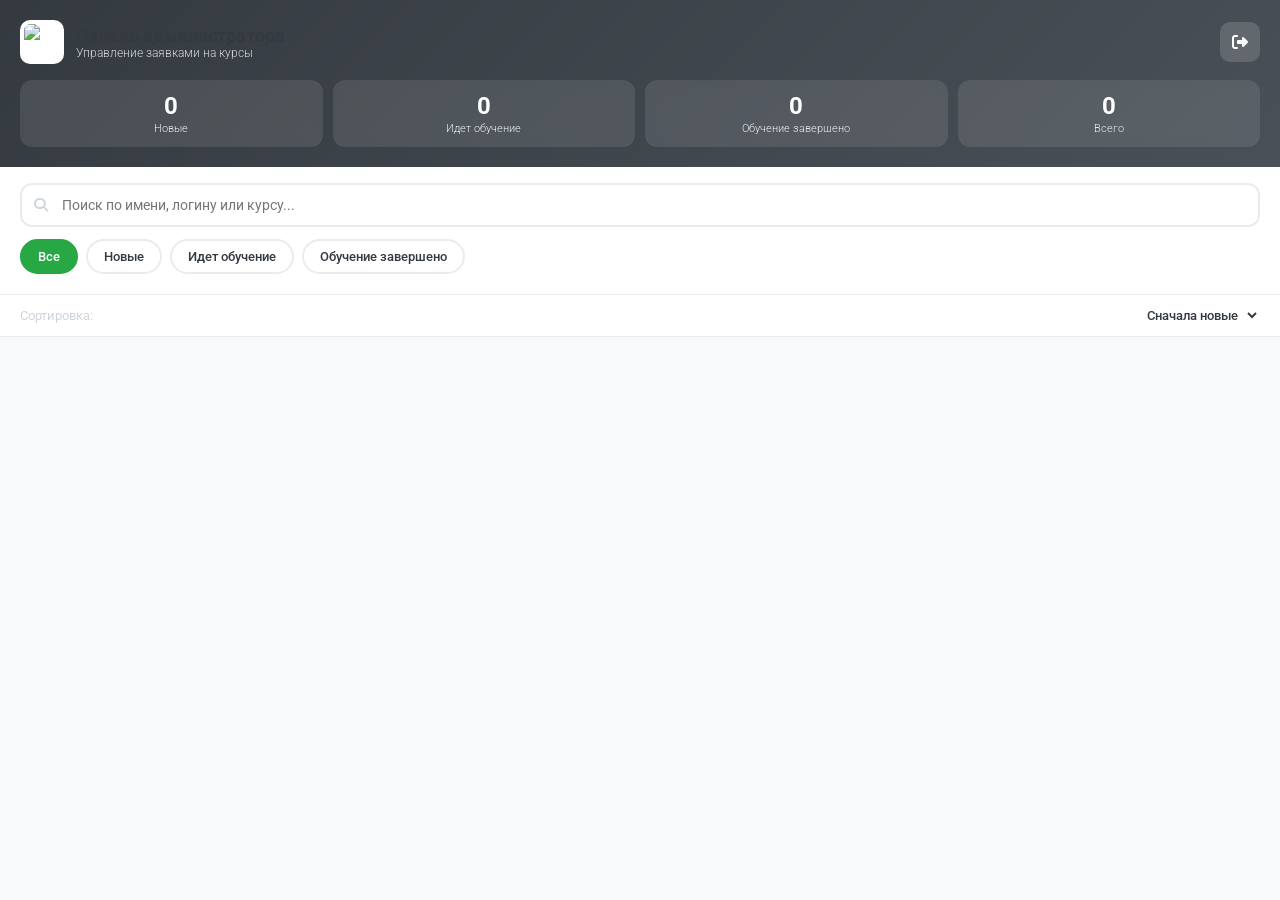
==== commit c7e1c5b7: "Add files via upload js отдельно" ====
--- a/модуль 2/assets/admin.html
+++ b/модуль 2/assets/admin.html
@@ -29,19 +29,19 @@
         </div>
         <div class="admin-stats">
             <div class="admin-stat">
-                <div class="admin-stat-number" id="statNew">3</div>
+                <div class="admin-stat-number" id="statNew">0</div>
                 <div class="admin-stat-label">Новые</div>
             </div>
             <div class="admin-stat">
-                <div class="admin-stat-number" id="statAssigned">2</div>
+                <div class="admin-stat-number" id="statAssigned">0</div>
                 <div class="admin-stat-label">Идет обучение</div>
             </div>
             <div class="admin-stat">
-                <div class="admin-stat-number" id="statCompleted">1</div>
+                <div class="admin-stat-number" id="statCompleted">0</div>
                 <div class="admin-stat-label">Обучение завершено</div>
             </div>
             <div class="admin-stat">
-                <div class="admin-stat-number" id="statTotal">6</div>
+                <div class="admin-stat-number" id="statTotal">0</div>
                 <div class="admin-stat-label">Всего</div>
             </div>
         </div>
@@ -78,7 +78,7 @@
         <div class="admin-modal-sheet">
             <div class="admin-modal-handle"></div>
             <h3 class="admin-modal-title">Изменить статус</h3>
-            <p class="admin-modal-subtitle" id="modalRequestInfo">Заявка №1 — Иванов И.И.</p>
+            <p class="admin-modal-subtitle" id="modalRequestInfo">Заявка №1</p>
 
             <div class="admin-status-options">
                 <div class="admin-status-option" data-status="new" onclick="selectStatus('new')">
@@ -108,15 +108,27 @@
         </div>
     </div>
 
+    <script src="app.js"></script>
     <script>
-        let requests = [
-            { id: 1, name: 'Иванов Иван Иванович', login: 'ivanov_ii', course: 'Повышение квалификации', date: '15.07.2026', payment: 'Предоплата по QR', status: 'new' },
-            { id: 2, name: 'Петрова Мария Сергеевна', login: 'petrova_ms', course: 'Профпереподготовка', date: '18.07.2026', payment: 'Карта МИР', status: 'new' },
-            { id: 3, name: 'Сидоров Алексей Викторович', login: 'sidorov_av', course: 'Охрана труда', date: '20.07.2026', payment: 'Постоплата в офисе', status: 'new' },
-            { id: 4, name: 'Козлова Елена Дмитриевна', login: 'kozlova_ed', course: 'Повышение квалификации', date: '12.07.2026', payment: 'Карта МИР', status: 'assigned' },
-            { id: 5, name: 'Новиков Дмитрий Андреевич', login: 'novikov_da', course: 'Профпереподготовка', date: '20.07.2026', payment: 'Предоплата по QR', status: 'assigned' },
-            { id: 6, name: 'Морозова Анна Павловна', login: 'morozova_ap', course: 'Охрана труда', date: '10.06.2026', payment: 'Постоплата в офисе', status: 'completed' }
-        ];
+        // Проверка прав администратора
+        if (!requireAdmin()) return;
+
+        // ===== ДАННЫЕ =====
+        let bookings = DB.getBookings();
+        
+        // Если заявок нет, создаем демо-заявки
+        if (bookings.length === 0) {
+            const demoBookings = [
+                { id: 1, user_name: 'Иванов Иван Иванович', user_id: 'ivanov_ii', course: 'Повышение квалификации', date: '15.07.2026', payment: 'Предоплата по QR', status: 'new', created_at: new Date().toISOString() },
+                { id: 2, user_name: 'Петрова Мария Сергеевна', user_id: 'petrova_ms', course: 'Профпереподготовка', date: '18.07.2026', payment: 'Карта МИР', status: 'new', created_at: new Date().toISOString() },
+                { id: 3, user_name: 'Сидоров Алексей Викторович', user_id: 'sidorov_av', course: 'Охрана труда', date: '20.07.2026', payment: 'Постоплата в офисе', status: 'new', created_at: new Date().toISOString() },
+                { id: 4, user_name: 'Козлова Елена Дмитриевна', user_id: 'kozlova_ed', course: 'Повышение квалификации', date: '12.07.2026', payment: 'Карта МИР', status: 'assigned', created_at: new Date().toISOString() },
+                { id: 5, user_name: 'Новиков Дмитрий Андреевич', user_id: 'novikov_da', course: 'Профпереподготовка', date: '20.07.2026', payment: 'Предоплата по QR', status: 'assigned', created_at: new Date().toISOString() },
+                { id: 6, user_name: 'Морозова Анна Павловна', user_id: 'morozova_ap', course: 'Охрана труда', date: '10.06.2026', payment: 'Постоплата в офисе', status: 'completed', created_at: new Date().toISOString() }
+            ];
+            DB.setBookings(demoBookings);
+            bookings = DB.getBookings();
+        }
 
         let currentFilter = 'all';
         let currentSort = 'date-desc';
@@ -131,22 +143,19 @@
             completed: 'Обучение завершено'
         };
 
-        function getInitials(name) {
-            return name.split(' ').map(n => n[0]).join('').substring(0, 2).toUpperCase();
-        }
-
         function filterRequests() {
-            let filtered = [...requests];
+            let filtered = [...bookings];
 
             if (currentFilter !== 'all') {
-                filtered = filtered.filter(r => r.status === currentFilter);
+                const filterMap = { 'new': 'new', 'assigned': 'assigned', 'completed': 'completed' };
+                filtered = filtered.filter(r => r.status === filterMap[currentFilter]);
             }
 
             const searchTerm = document.getElementById('searchInput').value.toLowerCase();
             if (searchTerm) {
                 filtered = filtered.filter(r => 
-                    r.name.toLowerCase().includes(searchTerm) ||
-                    r.login.toLowerCase().includes(searchTerm) ||
+                    r.user_name.toLowerCase().includes(searchTerm) ||
+                    (r.user_id && r.user_id.toLowerCase().includes(searchTerm)) ||
                     r.course.toLowerCase().includes(searchTerm)
                 );
             }
@@ -154,11 +163,11 @@
             filtered.sort((a, b) => {
                 switch(currentSort) {
                     case 'date-desc':
-                        return parseDate(b.date) - parseDate(a.date);
+                        return new Date(b.created_at) - new Date(a.created_at);
                     case 'date-asc':
-                        return parseDate(a.date) - parseDate(b.date);
+                        return new Date(a.created_at) - new Date(b.created_at);
                     case 'name':
-                        return a.name.localeCompare(b.name);
+                        return a.user_name.localeCompare(b.user_name);
                     case 'course':
                         return a.course.localeCompare(b.course);
                     default: return 0;
@@ -166,11 +175,6 @@
             });
 
             return filtered;
-        }
-
-        function parseDate(dateStr) {
-            const parts = dateStr.split('.');
-            return new Date(parts[2], parts[1] - 1, parts[0]);
         }
 
         function renderRequests() {
@@ -185,6 +189,7 @@
             if (pageItems.length === 0) {
                 container.innerHTML = '<div style="text-align:center;padding:40px;color:#CED4DA;"><i class="fas fa-inbox" style="font-size:48px;margin-bottom:12px;opacity:0.5;display:block;"></i><p>Заявки не найдены</p></div>';
                 document.getElementById('pagination').innerHTML = '';
+                updateStats();
                 return;
             }
 
@@ -195,10 +200,10 @@
                 card.innerHTML = `
                     <div class="admin-request-header">
                         <div class="admin-request-user">
-                            <div class="admin-user-avatar">${getInitials(req.name)}</div>
+                            <div class="admin-user-avatar">${getInitials(req.user_name)}</div>
                             <div>
-                                <div class="admin-user-name">${req.name}</div>
-                                <div class="admin-user-login">@${req.login}</div>
+                                <div class="admin-user-name">${req.user_name}</div>
+                                <div class="admin-user-login">${req.user_id || 'user'}</div>
                             </div>
                         </div>
                         <span class="admin-request-badge">${statusLabels[req.status]}</span>
@@ -250,13 +255,18 @@
 
         function updateStats() {
             const counts = { new: 0, assigned: 0, completed: 0 };
-            requests.forEach(r => counts[r.status]++);
+            bookings.forEach(r => {
+                if (r.status === 'new') counts.new++;
+                else if (r.status === 'assigned') counts.assigned++;
+                else if (r.status === 'completed') counts.completed++;
+            });
             document.getElementById('statNew').textContent = counts.new;
             document.getElementById('statAssigned').textContent = counts.assigned;
             document.getElementById('statCompleted').textContent = counts.completed;
-            document.getElementById('statTotal').textContent = requests.length;
-        }
-
+            document.getElementById('statTotal').textContent = bookings.length;
+        }
+
+        // Фильтры
         document.querySelectorAll('.admin-filter-chip').forEach(chip => {
             chip.addEventListener('click', function() {
                 document.querySelectorAll('.admin-filter-chip').forEach(c => c.classList.remove('active'));
@@ -277,12 +287,13 @@
             renderRequests();
         });
 
+        // Модальное окно статуса
         const modal = document.getElementById('statusModal');
 
-        function openStatusModal(requestId) {
+        window.openStatusModal = function(requestId) {
             editingRequestId = requestId;
-            const req = requests.find(r => r.id === requestId);
-            document.getElementById('modalRequestInfo').textContent = 'Заявка №' + req.id + ' — ' + req.name;
+            const req = bookings.find(r => r.id === requestId);
+            document.getElementById('modalRequestInfo').textContent = 'Заявка №' + req.id + ' — ' + req.user_name;
 
             selectedNewStatus = req.status;
             document.querySelectorAll('.admin-status-option').forEach(opt => {
@@ -290,26 +301,27 @@
             });
 
             modal.classList.add('active');
-        }
-
-        function selectStatus(status) {
+        };
+
+        window.selectStatus = function(status) {
             selectedNewStatus = status;
             document.querySelectorAll('.admin-status-option').forEach(opt => {
                 opt.classList.toggle('selected', opt.dataset.status === status);
             });
-        }
-
-        function confirmStatusChange() {
+        };
+
+        window.confirmStatusChange = function() {
             if (!selectedNewStatus || !editingRequestId) return;
 
-            const req = requests.find(r => r.id === editingRequestId);
+            const req = bookings.find(r => r.id === editingRequestId);
             if (req) {
                 req.status = selectedNewStatus;
-                showToast('Статус заявки №' + req.id + ' изменён на «' + statusLabels[selectedNewStatus] + '»');
+                DB.setBookings(bookings);
+                showToast('Статус заявки №' + req.id + ' изменён на «' + statusLabels[selectedNewStatus] + '»', 'success');
                 renderRequests();
             }
             closeStatusModal();
-        }
+        };
 
         function closeStatusModal() {
             modal.classList.remove('active');
@@ -317,18 +329,11 @@
             selectedNewStatus = null;
         }
 
-        function showToast(message) {
-            const toast = document.getElementById('toast');
-            const toastText = document.getElementById('toastText');
-            toastText.textContent = message;
-            toast.classList.add('show');
-            setTimeout(() => toast.classList.remove('show'), 3000);
-        }
-
         modal.addEventListener('click', e => {
             if (e.target === modal) closeStatusModal();
         });
 
+        // Инициализация
         renderRequests();
     </script>
 </body>
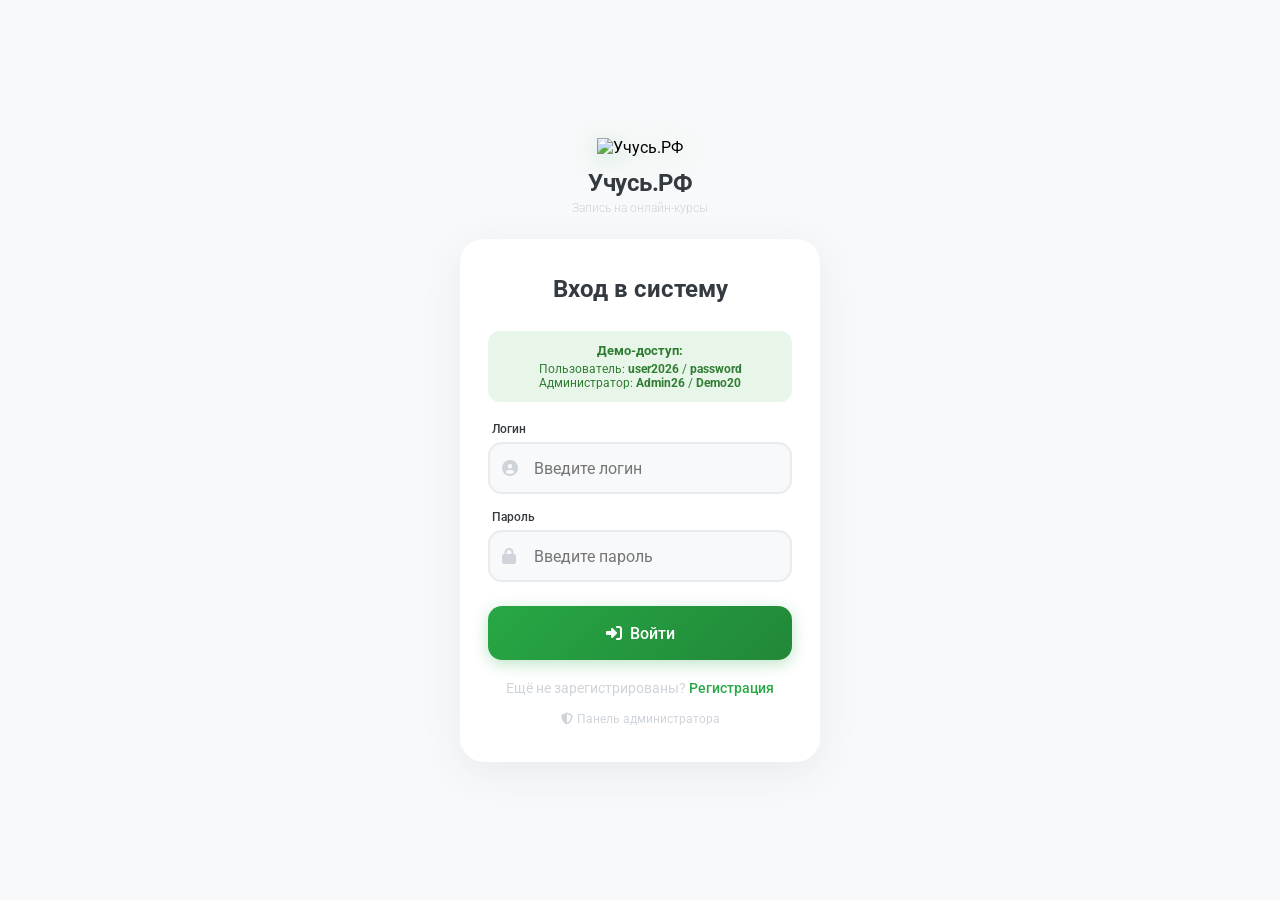
==== commit 5ed350ea: "Add files via upload убрала js из страниц" ====
--- a/модуль 2/assets/admin.html
+++ b/модуль 2/assets/admin.html
@@ -109,232 +109,5 @@
     </div>
 
     <script src="app.js"></script>
-    <script>
-        // Проверка прав администратора
-        if (!requireAdmin()) return;
-
-        // ===== ДАННЫЕ =====
-        let bookings = DB.getBookings();
-        
-        // Если заявок нет, создаем демо-заявки
-        if (bookings.length === 0) {
-            const demoBookings = [
-                { id: 1, user_name: 'Иванов Иван Иванович', user_id: 'ivanov_ii', course: 'Повышение квалификации', date: '15.07.2026', payment: 'Предоплата по QR', status: 'new', created_at: new Date().toISOString() },
-                { id: 2, user_name: 'Петрова Мария Сергеевна', user_id: 'petrova_ms', course: 'Профпереподготовка', date: '18.07.2026', payment: 'Карта МИР', status: 'new', created_at: new Date().toISOString() },
-                { id: 3, user_name: 'Сидоров Алексей Викторович', user_id: 'sidorov_av', course: 'Охрана труда', date: '20.07.2026', payment: 'Постоплата в офисе', status: 'new', created_at: new Date().toISOString() },
-                { id: 4, user_name: 'Козлова Елена Дмитриевна', user_id: 'kozlova_ed', course: 'Повышение квалификации', date: '12.07.2026', payment: 'Карта МИР', status: 'assigned', created_at: new Date().toISOString() },
-                { id: 5, user_name: 'Новиков Дмитрий Андреевич', user_id: 'novikov_da', course: 'Профпереподготовка', date: '20.07.2026', payment: 'Предоплата по QR', status: 'assigned', created_at: new Date().toISOString() },
-                { id: 6, user_name: 'Морозова Анна Павловна', user_id: 'morozova_ap', course: 'Охрана труда', date: '10.06.2026', payment: 'Постоплата в офисе', status: 'completed', created_at: new Date().toISOString() }
-            ];
-            DB.setBookings(demoBookings);
-            bookings = DB.getBookings();
-        }
-
-        let currentFilter = 'all';
-        let currentSort = 'date-desc';
-        let currentPage = 1;
-        const itemsPerPage = 4;
-        let editingRequestId = null;
-        let selectedNewStatus = null;
-
-        const statusLabels = {
-            new: 'Новая',
-            assigned: 'Идет обучение',
-            completed: 'Обучение завершено'
-        };
-
-        function filterRequests() {
-            let filtered = [...bookings];
-
-            if (currentFilter !== 'all') {
-                const filterMap = { 'new': 'new', 'assigned': 'assigned', 'completed': 'completed' };
-                filtered = filtered.filter(r => r.status === filterMap[currentFilter]);
-            }
-
-            const searchTerm = document.getElementById('searchInput').value.toLowerCase();
-            if (searchTerm) {
-                filtered = filtered.filter(r => 
-                    r.user_name.toLowerCase().includes(searchTerm) ||
-                    (r.user_id && r.user_id.toLowerCase().includes(searchTerm)) ||
-                    r.course.toLowerCase().includes(searchTerm)
-                );
-            }
-
-            filtered.sort((a, b) => {
-                switch(currentSort) {
-                    case 'date-desc':
-                        return new Date(b.created_at) - new Date(a.created_at);
-                    case 'date-asc':
-                        return new Date(a.created_at) - new Date(b.created_at);
-                    case 'name':
-                        return a.user_name.localeCompare(b.user_name);
-                    case 'course':
-                        return a.course.localeCompare(b.course);
-                    default: return 0;
-                }
-            });
-
-            return filtered;
-        }
-
-        function renderRequests() {
-            const filtered = filterRequests();
-            const container = document.getElementById('requestsContainer');
-            const totalPages = Math.ceil(filtered.length / itemsPerPage);
-            const start = (currentPage - 1) * itemsPerPage;
-            const pageItems = filtered.slice(start, start + itemsPerPage);
-
-            container.innerHTML = '';
-
-            if (pageItems.length === 0) {
-                container.innerHTML = '<div style="text-align:center;padding:40px;color:#CED4DA;"><i class="fas fa-inbox" style="font-size:48px;margin-bottom:12px;opacity:0.5;display:block;"></i><p>Заявки не найдены</p></div>';
-                document.getElementById('pagination').innerHTML = '';
-                updateStats();
-                return;
-            }
-
-            pageItems.forEach((req, index) => {
-                const card = document.createElement('div');
-                card.className = 'admin-request-item status-' + req.status;
-                card.style.animationDelay = (index * 0.1) + 's';
-                card.innerHTML = `
-                    <div class="admin-request-header">
-                        <div class="admin-request-user">
-                            <div class="admin-user-avatar">${getInitials(req.user_name)}</div>
-                            <div>
-                                <div class="admin-user-name">${req.user_name}</div>
-                                <div class="admin-user-login">${req.user_id || 'user'}</div>
-                            </div>
-                        </div>
-                        <span class="admin-request-badge">${statusLabels[req.status]}</span>
-                    </div>
-                    <div class="admin-request-details">
-                        <div class="admin-detail-cell"><i class="fas fa-graduation-cap"></i>${req.course}</div>
-                        <div class="admin-detail-cell"><i class="fas fa-calendar-alt"></i>${req.date}</div>
-                        <div class="admin-detail-cell"><i class="fas fa-credit-card"></i>${req.payment}</div>
-                    </div>
-                    <div class="admin-request-actions">
-                        <button class="admin-btn-action admin-btn-assign" onclick="openStatusModal(${req.id})" ${req.status === 'assigned' ? 'disabled' : ''}>
-                            <i class="fas fa-graduation-cap"></i>Начать обучение
-                        </button>
-                        <button class="admin-btn-action admin-btn-complete" onclick="openStatusModal(${req.id})" ${req.status === 'completed' ? 'disabled' : ''}>
-                            <i class="fas fa-check-double"></i>Завершить
-                        </button>
-                    </div>
-                `;
-                container.appendChild(card);
-            });
-
-            renderPagination(totalPages);
-            updateStats();
-        }
-
-        function renderPagination(totalPages) {
-            const pagination = document.getElementById('pagination');
-            if (totalPages <= 1) {
-                pagination.innerHTML = '';
-                return;
-            }
-
-            let html = '';
-            html += '<button class="admin-page-btn" onclick="changePage(' + (currentPage - 1) + ')" ' + (currentPage === 1 ? 'disabled' : '') + '><i class="fas fa-chevron-left"></i></button>';
-
-            for (let i = 1; i <= totalPages; i++) {
-                html += '<button class="admin-page-btn ' + (i === currentPage ? 'active' : '') + '" onclick="changePage(' + i + ')">' + i + '</button>';
-            }
-
-            html += '<button class="admin-page-btn" onclick="changePage(' + (currentPage + 1) + ')" ' + (currentPage === totalPages ? 'disabled' : '') + '><i class="fas fa-chevron-right"></i></button>';
-            pagination.innerHTML = html;
-        }
-
-        function changePage(page) {
-            currentPage = page;
-            renderRequests();
-            window.scrollTo({ top: 0, behavior: 'smooth' });
-        }
-
-        function updateStats() {
-            const counts = { new: 0, assigned: 0, completed: 0 };
-            bookings.forEach(r => {
-                if (r.status === 'new') counts.new++;
-                else if (r.status === 'assigned') counts.assigned++;
-                else if (r.status === 'completed') counts.completed++;
-            });
-            document.getElementById('statNew').textContent = counts.new;
-            document.getElementById('statAssigned').textContent = counts.assigned;
-            document.getElementById('statCompleted').textContent = counts.completed;
-            document.getElementById('statTotal').textContent = bookings.length;
-        }
-
-        // Фильтры
-        document.querySelectorAll('.admin-filter-chip').forEach(chip => {
-            chip.addEventListener('click', function() {
-                document.querySelectorAll('.admin-filter-chip').forEach(c => c.classList.remove('active'));
-                this.classList.add('active');
-                currentFilter = this.dataset.filter;
-                currentPage = 1;
-                renderRequests();
-            });
-        });
-
-        document.getElementById('searchInput').addEventListener('input', function() {
-            currentPage = 1;
-            renderRequests();
-        });
-
-        document.getElementById('sortSelect').addEventListener('change', function() {
-            currentSort = this.value;
-            renderRequests();
-        });
-
-        // Модальное окно статуса
-        const modal = document.getElementById('statusModal');
-
-        window.openStatusModal = function(requestId) {
-            editingRequestId = requestId;
-            const req = bookings.find(r => r.id === requestId);
-            document.getElementById('modalRequestInfo').textContent = 'Заявка №' + req.id + ' — ' + req.user_name;
-
-            selectedNewStatus = req.status;
-            document.querySelectorAll('.admin-status-option').forEach(opt => {
-                opt.classList.toggle('selected', opt.dataset.status === req.status);
-            });
-
-            modal.classList.add('active');
-        };
-
-        window.selectStatus = function(status) {
-            selectedNewStatus = status;
-            document.querySelectorAll('.admin-status-option').forEach(opt => {
-                opt.classList.toggle('selected', opt.dataset.status === status);
-            });
-        };
-
-        window.confirmStatusChange = function() {
-            if (!selectedNewStatus || !editingRequestId) return;
-
-            const req = bookings.find(r => r.id === editingRequestId);
-            if (req) {
-                req.status = selectedNewStatus;
-                DB.setBookings(bookings);
-                showToast('Статус заявки №' + req.id + ' изменён на «' + statusLabels[selectedNewStatus] + '»', 'success');
-                renderRequests();
-            }
-            closeStatusModal();
-        };
-
-        function closeStatusModal() {
-            modal.classList.remove('active');
-            editingRequestId = null;
-            selectedNewStatus = null;
-        }
-
-        modal.addEventListener('click', e => {
-            if (e.target === modal) closeStatusModal();
-        });
-
-        // Инициализация
-        renderRequests();
-    </script>
 </body>
 </html>
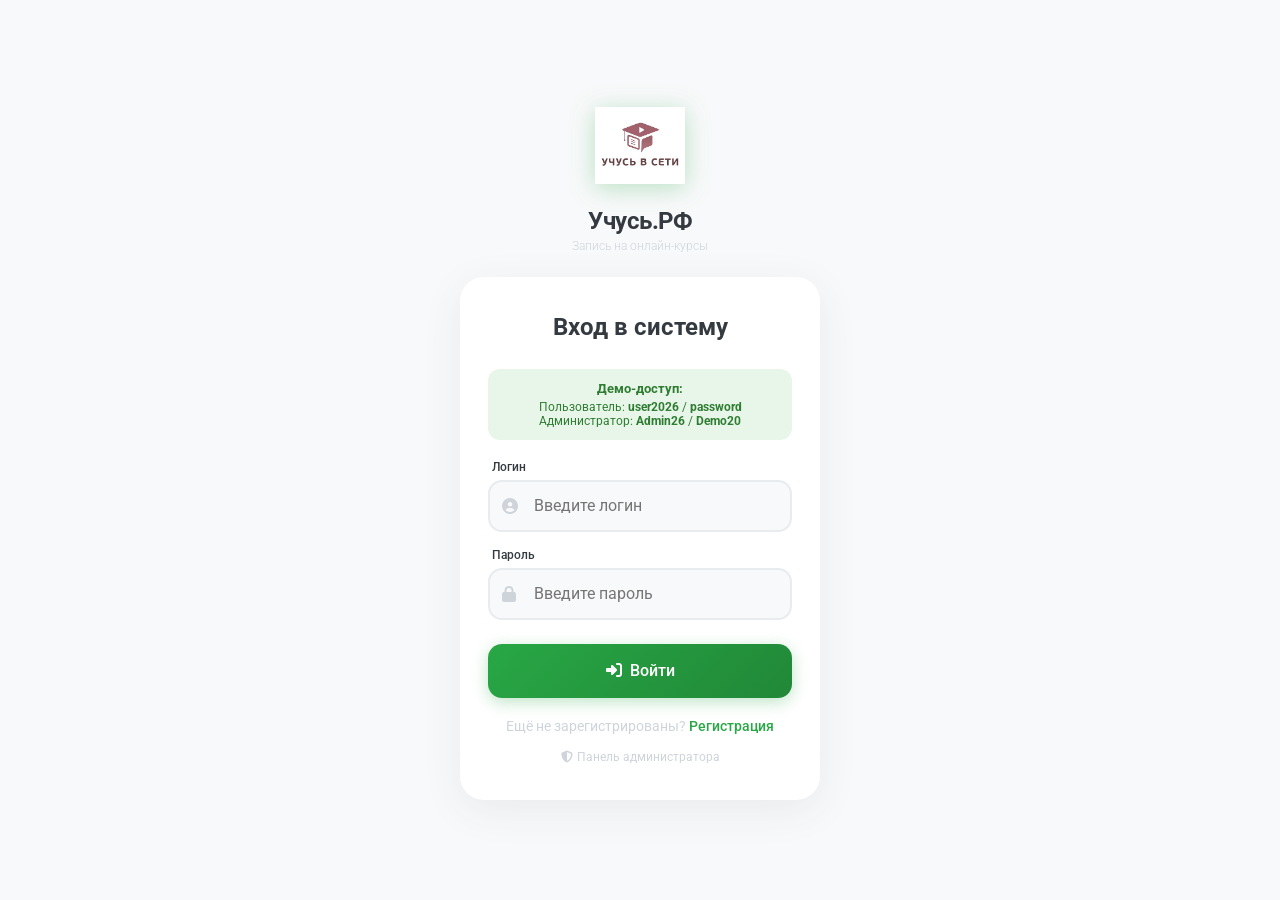
==== commit 797a95f3: "Add files via upload добавлен шрифт" ====
--- a/модуль 2/assets/admin.html
+++ b/модуль 2/assets/admin.html
@@ -17,7 +17,7 @@
     <header class="admin-header">
         <div class="admin-header-top">
             <div class="admin-brand">
-                <img src="images/etazhi-logotip-vektor-48.jpg" alt="Logo" class="header-logo-img">
+                <img src="img/20220922_logo.jpg" alt="Logo" class="header-logo-img">
                 <div>
                     <div class="header-title">Панель администратора</div>
                     <div class="header-subtitle">Управление заявками на курсы</div>
--- a/модуль 2/assets/style.css
+++ b/модуль 2/assets/style.css
@@ -1,7 +1,60 @@
+/* ============================================
+   ПОДКЛЮЧЕНИЕ ШРИФТОВ
+   ============================================ */
+   @font-face {
+    font-family: 'Inter';
+    src: url('./fonts/Inter-Regular.woff2') format('woff2'),
+         url('./fonts/Inter-Regular.woff') format('woff'),
+         url('./fonts/Inter-Regular.ttf') format('truetype');
+    font-weight: 400;
+    font-style: normal;
+    font-display: swap;
+}
+
+@font-face {
+    font-family: 'Inter';
+    src: url('./fonts/Inter-Medium.woff2') format('woff2'),
+         url('./fonts/Inter-Medium.woff') format('woff'),
+         url('./fonts/Inter-Medium.ttf') format('truetype');
+    font-weight: 500;
+    font-style: normal;
+    font-display: swap;
+}
+
+@font-face {
+    font-family: 'Inter';
+    src: url('./fonts/Inter-SemiBold.woff2') format('woff2'),
+         url('./fonts/Inter-SemiBold.woff') format('woff'),
+         url('./fonts/Inter-SemiBold.ttf') format('truetype');
+    font-weight: 600;
+    font-style: normal;
+    font-display: swap;
+}
+
+@font-face {
+    font-family: 'Inter';
+    src: url('./fonts/Inter-Bold.woff2') format('woff2'),
+         url('./fonts/Inter-Bold.woff') format('woff'),
+         url('./fonts/Inter-Bold.ttf') format('truetype');
+    font-weight: 700;
+    font-style: normal;
+    font-display: swap;
+}
+
+@font-face {
+    font-family: 'Inter';
+    src: url('./fonts/Inter-Light.woff2') format('woff2'),
+         url('./fonts/Inter-Light.woff') format('woff'),
+         url('./fonts/Inter-Light.ttf') format('truetype');
+    font-weight: 300;
+    font-style: normal;
+    font-display: swap;
+}
+
 /* ============================================
    ОБЩИЕ СТИЛИ
    ============================================ */
-   :root {
+:root {
     --primary-gray: #343A40;
     --light-gray: #CED4DA;
     --green: #28A745;
@@ -14,10 +67,11 @@
 * { margin: 0; padding: 0; box-sizing: border-box; }
 
 body {
-    font-family: 'Roboto', -apple-system, BlinkMacSystemFont, sans-serif;
+    font-family: 'Inter', 'Roboto', -apple-system, BlinkMacSystemFont, sans-serif;
     background: #f8f9fa;
     min-height: 100vh;
     -webkit-font-smoothing: antialiased;
+    -moz-osx-font-smoothing: grayscale;
 }
 
 /* ============================================
@@ -121,6 +175,7 @@
     color: var(--primary-gray);
     margin-bottom: 28px;
     text-align: center;
+    font-family: 'Inter', 'Roboto', sans-serif;
 }
 
 .input-group {
@@ -135,6 +190,7 @@
     color: var(--primary-gray);
     margin-bottom: 6px;
     padding-left: 4px;
+    font-family: 'Inter', 'Roboto', sans-serif;
 }
 
 .input-wrapper { position: relative; }
@@ -156,7 +212,7 @@
     border-radius: 14px;
     padding: 0 16px 0 44px;
     font-size: 16px;
-    font-family: 'Roboto', sans-serif;
+    font-family: 'Inter', 'Roboto', sans-serif;
     color: var(--primary-gray);
     background: #f8f9fa;
     transition: all 0.3s ease;
@@ -186,7 +242,7 @@
     border-radius: 14px;
     padding: 0 44px 0 16px;
     font-size: 16px;
-    font-family: 'Roboto', sans-serif;
+    font-family: 'Inter', 'Roboto', sans-serif;
     color: var(--primary-gray);
     background: #f8f9fa;
     transition: all 0.3s ease;
@@ -231,6 +287,7 @@
     align-items: center;
     gap: 4px;
     animation: fadeIn 0.3s ease;
+    font-family: 'Inter', 'Roboto', sans-serif;
 }
 
 .error-hint.visible { display: flex; }
@@ -250,6 +307,7 @@
     font-size: 13px;
     font-weight: 500;
     animation: fadeIn 0.3s ease;
+    font-family: 'Inter', 'Roboto', sans-serif;
 }
 
 .error-message.visible { display: flex; }
@@ -266,7 +324,7 @@
     color: var(--white);
     font-size: 16px;
     font-weight: 500;
-    font-family: 'Roboto', sans-serif;
+    font-family: 'Inter', 'Roboto', sans-serif;
     cursor: pointer;
     margin-top: 8px;
     box-shadow: 0 4px 16px rgba(40, 167, 69, 0.3);
@@ -304,7 +362,7 @@
     color: var(--white);
     font-size: 16px;
     font-weight: 500;
-    font-family: 'Roboto', sans-serif;
+    font-family: 'Inter', 'Roboto', sans-serif;
     cursor: pointer;
     margin-top: 8px;
     box-shadow: 0 4px 16px rgba(40, 167, 69, 0.3);
@@ -330,7 +388,7 @@
     border-radius: 12px;
     font-size: 13px;
     font-weight: 500;
-    font-family: 'Roboto', sans-serif;
+    font-family: 'Inter', 'Roboto', sans-serif;
     cursor: pointer;
     display: flex;
     align-items: center;
@@ -353,7 +411,7 @@
     color: var(--white);
     font-size: 16px;
     font-weight: 500;
-    font-family: 'Roboto', sans-serif;
+    font-family: 'Inter', 'Roboto', sans-serif;
     cursor: pointer;
     transition: all 0.3s;
 }
@@ -368,6 +426,7 @@
     margin-top: 20px;
     font-size: 14px;
     color: var(--light-gray);
+    font-family: 'Inter', 'Roboto', sans-serif;
 }
 
 .link-text a {
@@ -414,6 +473,7 @@
     color: #2e7d32;
     text-align: center;
     animation: fadeIn 0.5s ease;
+    font-family: 'Inter', 'Roboto', sans-serif;
 }
 
 .demo-hint strong { display: block; margin-bottom: 4px; font-size: 13px; }
@@ -441,6 +501,7 @@
     font-weight: 700;
     color: var(--primary-gray);
     letter-spacing: -0.5px;
+    font-family: 'Inter', 'Roboto', sans-serif;
 }
 
 .brand-subtitle {
@@ -448,6 +509,7 @@
     font-weight: 300;
     color: var(--light-gray);
     margin-top: 4px;
+    font-family: 'Inter', 'Roboto', sans-serif;
 }
 
 /* ============================================
@@ -496,6 +558,7 @@
     display: flex;
     align-items: center;
     gap: 10px;
+    font-family: 'Inter', 'Roboto', sans-serif;
 }
 
 .toast.show {
@@ -558,6 +621,7 @@
     font-weight: 700;
     color: var(--primary-gray);
     margin-bottom: 8px;
+    font-family: 'Inter', 'Roboto', sans-serif;
 }
 
 .success-text {
@@ -565,6 +629,7 @@
     color: var(--light-gray);
     margin-bottom: 24px;
     line-height: 1.5;
+    font-family: 'Inter', 'Roboto', sans-serif;
 }
 
 /* ============================================
@@ -630,12 +695,14 @@
     font-size: 14px;
     font-weight: 500;
     color: var(--primary-gray);
+    font-family: 'Inter', 'Roboto', sans-serif;
 }
 
 .payment-desc {
     font-size: 12px;
     color: var(--light-gray);
     margin-top: 2px;
+    font-family: 'Inter', 'Roboto', sans-serif;
 }
 
 .payment-icon {
@@ -694,12 +761,14 @@
     font-size: 20px;
     font-weight: 700;
     margin-bottom: 4px;
+    font-family: 'Inter', 'Roboto', sans-serif;
 }
 
 .slide-desc {
     font-size: 13px;
     font-weight: 300;
     opacity: 0.85;
+    font-family: 'Inter', 'Roboto', sans-serif;
 }
 
 .slider-btn {
@@ -769,6 +838,7 @@
     font-size: 20px;
     font-weight: 700;
     color: var(--primary-gray);
+    font-family: 'Inter', 'Roboto', sans-serif;
 }
 
 .requests-list {
@@ -807,6 +877,7 @@
     font-size: 16px;
     font-weight: 700;
     color: var(--primary-gray);
+    font-family: 'Inter', 'Roboto', sans-serif;
 }
 
 .request-status {
@@ -816,6 +887,7 @@
     border-radius: 20px;
     text-transform: uppercase;
     letter-spacing: 0.3px;
+    font-family: 'Inter', 'Roboto', sans-serif;
 }
 
 .status-new .request-status {
@@ -846,6 +918,7 @@
     gap: 8px;
     font-size: 13px;
     color: #6c757d;
+    font-family: 'Inter', 'Roboto', sans-serif;
 }
 
 .request-detail i {
@@ -868,7 +941,7 @@
     border-radius: 10px;
     font-size: 13px;
     font-weight: 500;
-    font-family: 'Roboto', sans-serif;
+    font-family: 'Inter', 'Roboto', sans-serif;
     cursor: pointer;
     transition: all 0.3s;
     display: flex;
@@ -933,6 +1006,7 @@
     font-size: 20px;
     font-weight: 700;
     color: var(--primary-gray);
+    font-family: 'Inter', 'Roboto', sans-serif;
 }
 
 .modal-close {
@@ -975,7 +1049,7 @@
     border-radius: 14px;
     padding: 12px;
     font-size: 14px;
-    font-family: 'Roboto', sans-serif;
+    font-family: 'Inter', 'Roboto', sans-serif;
     resize: vertical;
     outline: none;
     transition: border-color 0.3s;
@@ -993,7 +1067,7 @@
     color: var(--white);
     font-size: 16px;
     font-weight: 500;
-    font-family: 'Roboto', sans-serif;
+    font-family: 'Inter', 'Roboto', sans-serif;
     cursor: pointer;
     transition: all 0.3s;
 }
@@ -1030,7 +1104,7 @@
     border: none;
     background: none;
     cursor: pointer;
-    font-family: 'Roboto', sans-serif;
+    font-family: 'Inter', 'Roboto', sans-serif;
 }
 
 .nav-item i { font-size: 20px; }
@@ -1090,6 +1164,7 @@
     text-align: center;
     padding: 40px 20px;
     color: var(--light-gray);
+    font-family: 'Inter', 'Roboto', sans-serif;
 }
 
 .empty-state i {
@@ -1146,6 +1221,7 @@
     font-size: 28px;
     font-weight: 700;
     margin-bottom: 8px;
+    font-family: 'Inter', 'Roboto', sans-serif;
 }
 
 .hero-subtitle {
@@ -1155,6 +1231,7 @@
     max-width: 300px;
     margin: 0 auto 24px;
     line-height: 1.6;
+    font-family: 'Inter', 'Roboto', sans-serif;
 }
 
 .hero-buttons {
@@ -1169,7 +1246,7 @@
     border-radius: 14px;
     font-size: 16px;
     font-weight: 500;
-    font-family: 'Roboto', sans-serif;
+    font-family: 'Inter', 'Roboto', sans-serif;
     cursor: pointer;
     border: none;
     transition: all 0.3s;
@@ -1237,6 +1314,7 @@
     font-weight: 700;
     color: var(--primary-gray);
     margin-bottom: 4px;
+    font-family: 'Inter', 'Roboto', sans-serif;
 }
 
 .feature-desc {
@@ -1244,6 +1322,7 @@
     color: var(--light-gray);
     font-weight: 300;
     line-height: 1.4;
+    font-family: 'Inter', 'Roboto', sans-serif;
 }
 
 .footer {
@@ -1258,6 +1337,7 @@
     font-size: 16px;
     font-weight: 600;
     margin-bottom: 8px;
+    font-family: 'Inter', 'Roboto', sans-serif;
 }
 
 .footer-info {
@@ -1265,6 +1345,7 @@
     font-weight: 300;
     opacity: 0.8;
     line-height: 1.8;
+    font-family: 'Inter', 'Roboto', sans-serif;
 }
 
 .footer-info a {
@@ -1306,12 +1387,14 @@
 .admin-brand .header-title {
     font-size: 18px;
     font-weight: 700;
+    font-family: 'Inter', 'Roboto', sans-serif;
 }
 
 .admin-brand .header-subtitle {
     font-size: 12px;
     font-weight: 300;
     opacity: 0.8;
+    font-family: 'Inter', 'Roboto', sans-serif;
 }
 
 .admin-stats {
@@ -1338,12 +1421,14 @@
     font-size: 24px;
     font-weight: 700;
     margin-bottom: 2px;
+    font-family: 'Inter', 'Roboto', sans-serif;
 }
 
 .admin-stat-label {
     font-size: 11px;
     font-weight: 300;
     opacity: 0.9;
+    font-family: 'Inter', 'Roboto', sans-serif;
 }
 
 .logout-btn {
@@ -1390,7 +1475,7 @@
     border-radius: 12px;
     padding: 0 16px 0 40px;
     font-size: 14px;
-    font-family: 'Roboto', sans-serif;
+    font-family: 'Inter', 'Roboto', sans-serif;
     outline: none;
     transition: all 0.3s;
 }
@@ -1417,7 +1502,7 @@
     background: var(--white);
     font-size: 13px;
     font-weight: 500;
-    font-family: 'Roboto', sans-serif;
+    font-family: 'Inter', 'Roboto', sans-serif;
     cursor: pointer;
     white-space: nowrap;
     transition: all 0.3s;
@@ -1447,6 +1532,7 @@
 .admin-sort-label {
     font-size: 13px;
     color: var(--light-gray);
+    font-family: 'Inter', 'Roboto', sans-serif;
 }
 
 .admin-sort-select {
@@ -1455,7 +1541,7 @@
     font-size: 13px;
     font-weight: 500;
     color: var(--primary-gray);
-    font-family: 'Roboto', sans-serif;
+    font-family: 'Inter', 'Roboto', sans-serif;
     cursor: pointer;
     outline: none;
 }
@@ -1524,11 +1610,13 @@
     font-size: 14px;
     font-weight: 700;
     color: var(--primary-gray);
+    font-family: 'Inter', 'Roboto', sans-serif;
 }
 
 .admin-user-login {
     font-size: 12px;
     color: var(--light-gray);
+    font-family: 'Inter', 'Roboto', sans-serif;
 }
 
 .admin-request-badge {
@@ -1538,6 +1626,7 @@
     border-radius: 20px;
     text-transform: uppercase;
     letter-spacing: 0.3px;
+    font-family: 'Inter', 'Roboto', sans-serif;
 }
 
 .status-new .admin-request-badge {
@@ -1568,6 +1657,7 @@
     gap: 8px;
     font-size: 13px;
     color: #6c757d;
+    font-family: 'Inter', 'Roboto', sans-serif;
 }
 
 .admin-detail-cell i {
@@ -1590,7 +1680,7 @@
     border-radius: 10px;
     font-size: 12px;
     font-weight: 500;
-    font-family: 'Roboto', sans-serif;
+    font-family: 'Inter', 'Roboto', sans-serif;
     cursor: pointer;
     border: 2px solid;
     transition: all 0.3s;
@@ -1643,7 +1733,7 @@
     border-radius: 10px;
     font-size: 14px;
     font-weight: 500;
-    font-family: 'Roboto', sans-serif;
+    font-family: 'Inter', 'Roboto', sans-serif;
     cursor: pointer;
     display: flex;
     align-items: center;
@@ -1708,12 +1798,14 @@
     font-weight: 700;
     color: var(--primary-gray);
     margin-bottom: 8px;
+    font-family: 'Inter', 'Roboto', sans-serif;
 }
 
 .admin-modal-subtitle {
     font-size: 14px;
     color: var(--light-gray);
     margin-bottom: 20px;
+    font-family: 'Inter', 'Roboto', sans-serif;
 }
 
 .admin-status-options {
@@ -1764,12 +1856,14 @@
     font-size: 15px;
     font-weight: 700;
     color: var(--primary-gray);
+    font-family: 'Inter', 'Roboto', sans-serif;
 }
 
 .admin-status-desc {
     font-size: 12px;
     color: var(--light-gray);
     margin-top: 2px;
+    font-family: 'Inter', 'Roboto', sans-serif;
 }
 
 .admin-btn-confirm {
@@ -1781,7 +1875,7 @@
     color: var(--white);
     font-size: 16px;
     font-weight: 500;
-    font-family: 'Roboto', sans-serif;
+    font-family: 'Inter', 'Roboto', sans-serif;
     cursor: pointer;
     transition: all 0.3s;
 }
